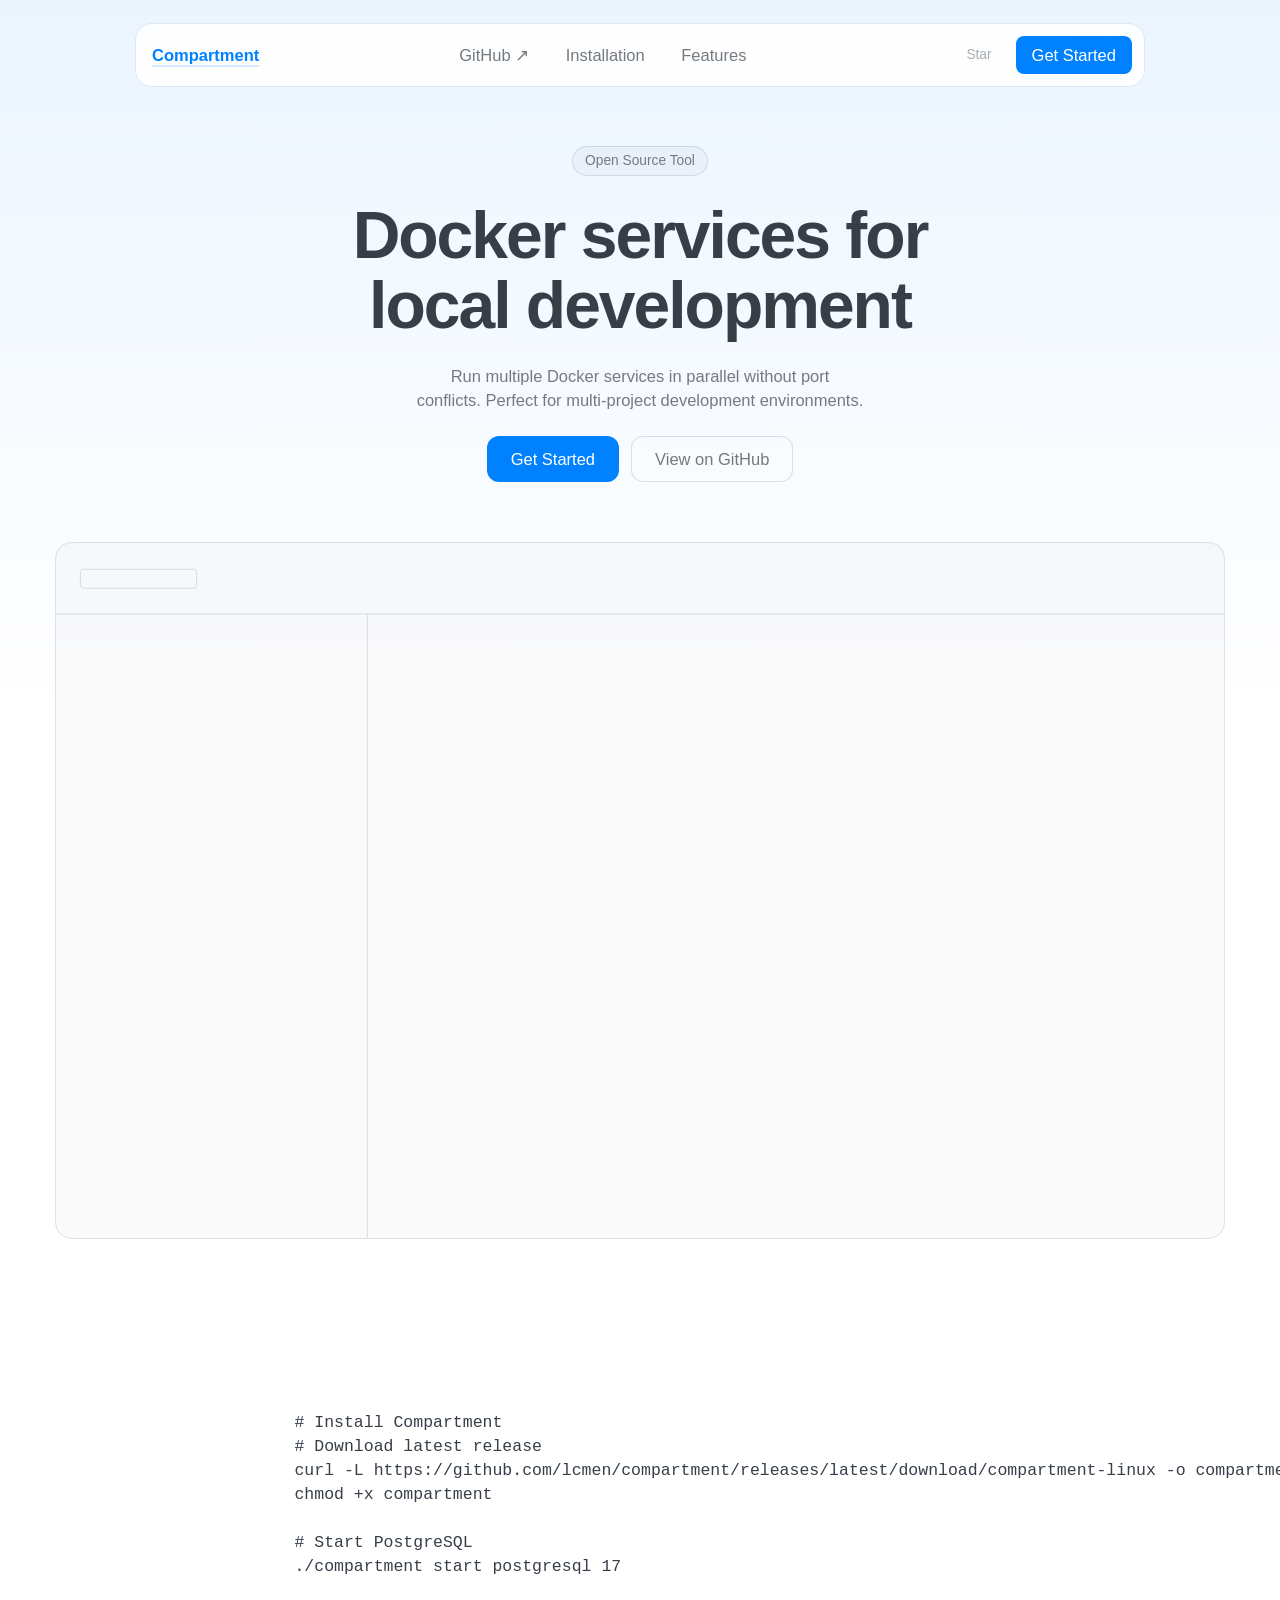
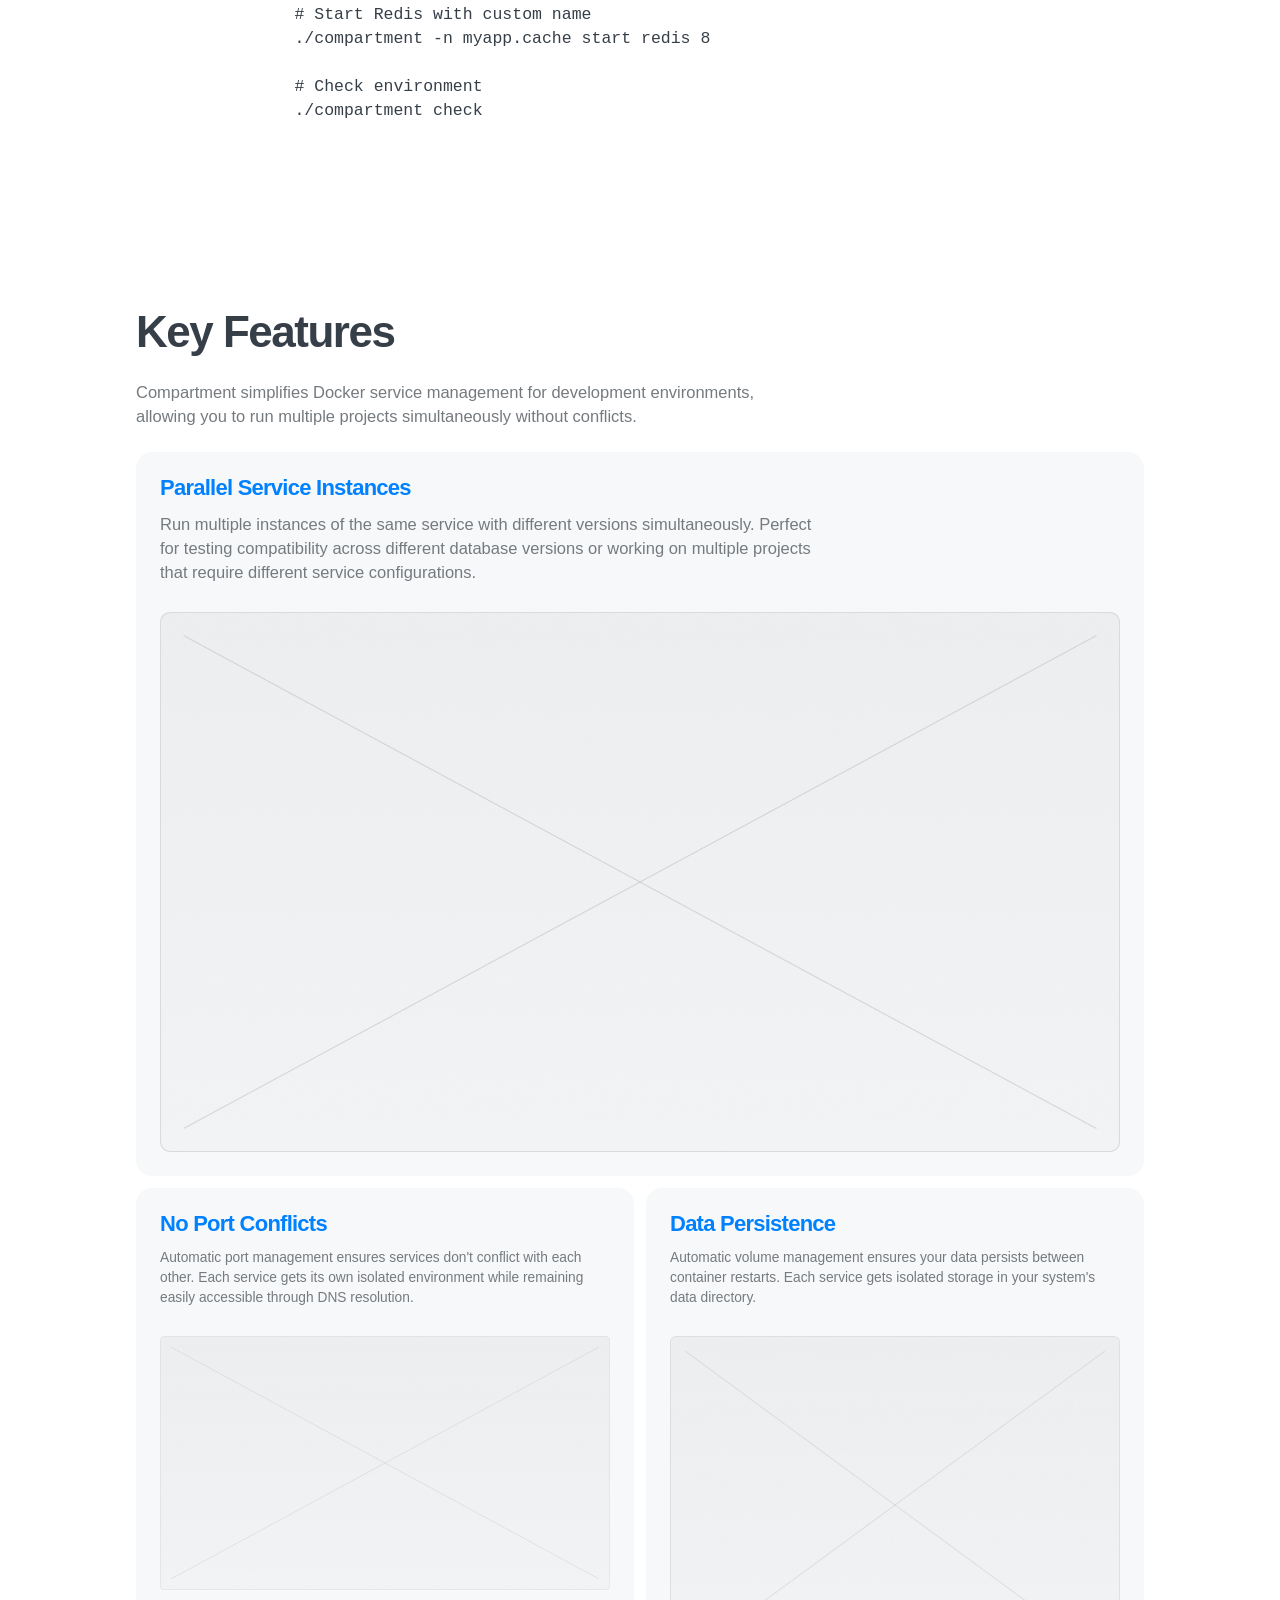
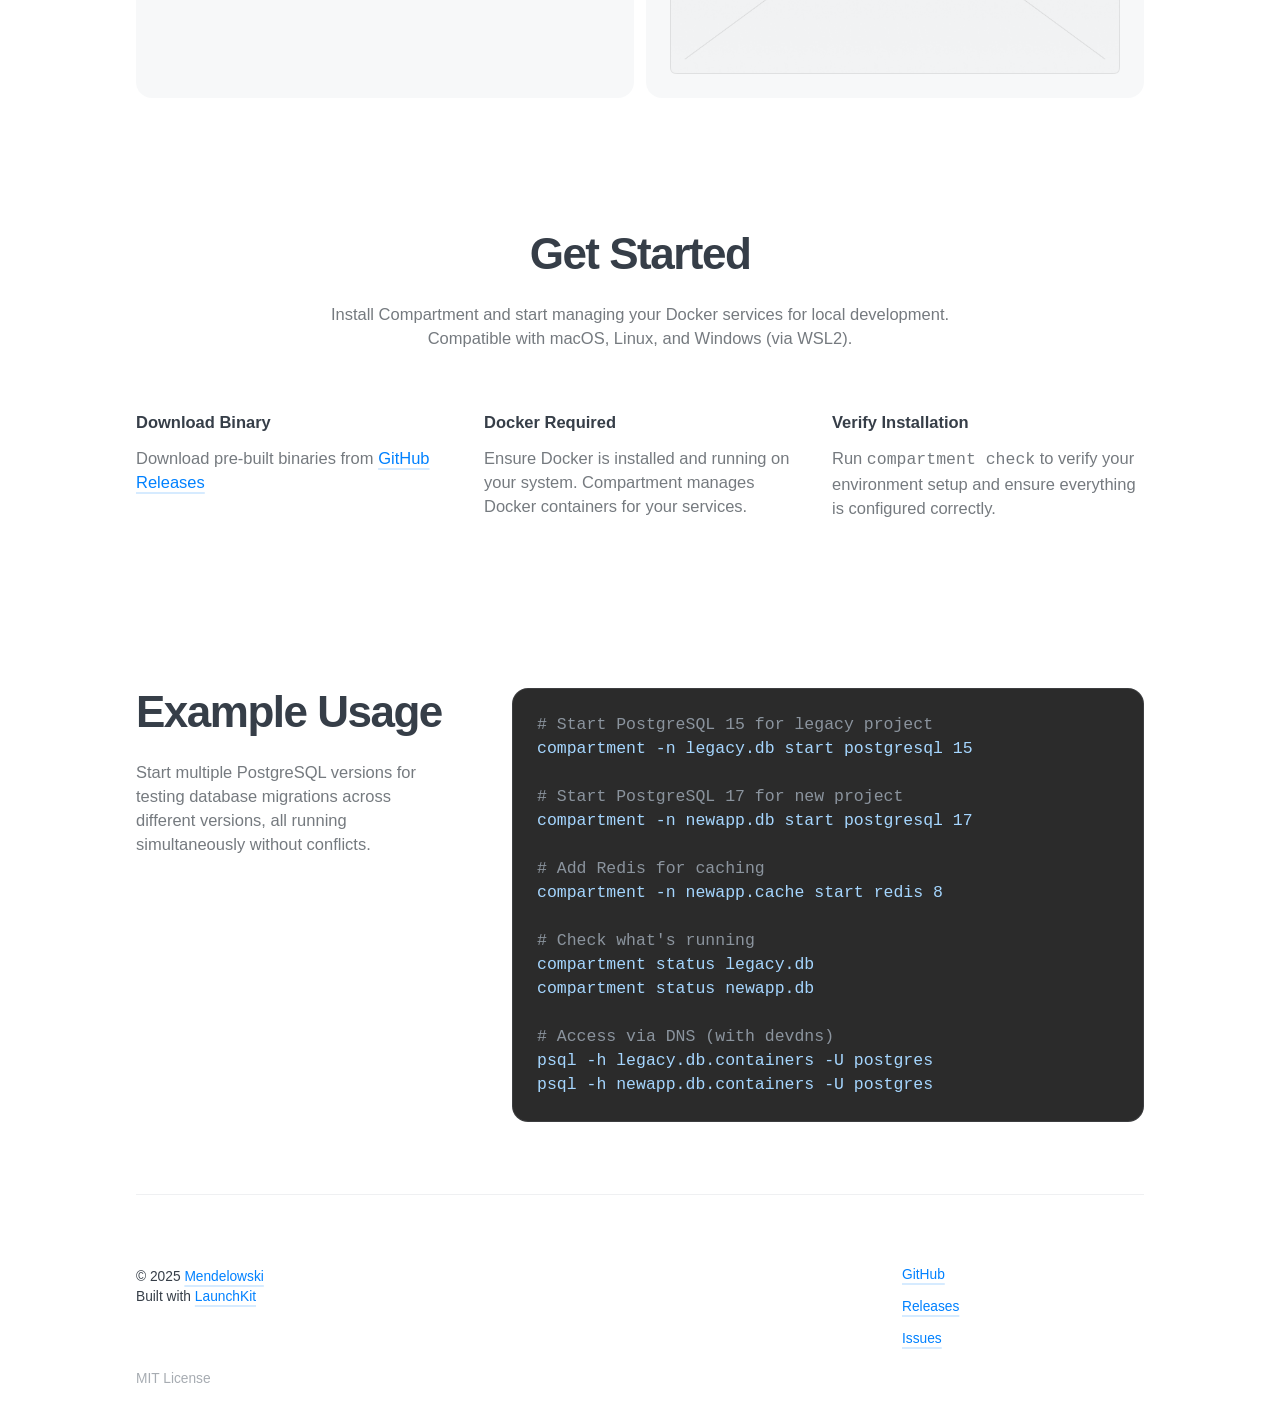
==== docs/index.html @ 7c659cf2 "Add basic website" ====
<!DOCTYPE html>
<!-- Try theme-dark -->
<html lang="en" class="theme-light">
  <head>
    <meta charset="utf-8" />
    <title>Compartment — Docker services for local development</title>
    <meta content="Your assistant for spinning up Docker services for local development without port conflicts" name="description" />
    <meta content="width=device-width, initial-scale=1" name="viewport" />

    <!-- Open Graph -->
    <meta property="og:type" content="website" />
    <meta property="og:site_name" content="Compartment" />
    <meta property="og:locale" content="en_US" />
    <meta property="og:title" content="Compartment" />
    <meta property="og:description" content="Your assistant for spinning up Docker services for local development without port conflicts" />
    <meta property="og:url" content="https://lcmen.github.io/compartment" />
    <meta property="og:image" content="https://lcmen.github.io/compartment/social-image.png" />
    <meta property="og:image:width" content="1200" />
    <meta property="og:image:height" content="630" />
    <meta name="twitter:card" content="summary_large_image" />
    <meta name="twitter:title" content="Compartment" />
    <meta name="twitter:description" content="Your assistant for spinning up Docker services for local development without port conflicts" />
    <meta name="twitter:image" content="https://lcmen.github.io/compartment/social-image.png" />
    <meta name="twitter:url" content="https://lcmen.github.io/compartment" />

    <!-- Favicon and icons -->
    <link rel="icon" href="images/favicon/favicon.ico" sizes="32x32" />
    <link rel="icon" href="images/favicon/icon.svg" type="image/svg+xml" />
    <link rel="apple-touch-icon" href="images/favicon/apple-touch-icon.png" />

    <link href="vendor/font-awesome-6.7.2/css/all.min.css" rel="stylesheet" />
    <link href="css/index.css" rel="stylesheet" type="text/css" />
    <link href="css/tablet.css" rel="stylesheet" type="text/css" />
    <link href="css/mobile.css" rel="stylesheet" type="text/css" />
    <script src="js/main.js" type="text/javascript" defer></script>
  </head>
  <body>
    <div class="background-gradient"></div>
    <div class="page-container">
      <header class="nav-container">
        <a href="index.html" class="nav-brand"><strong>Compartment</strong></a>
        <nav role="navigation" class="nav-menu" data-navigation>
          <a href="https://github.com/lcmen/compartment" class="nav-link">GitHub ↗</a>
          <a href="#installation" class="nav-link">Installation</a>
          <a href="#features" class="nav-link">Features</a>
          <div class="button-group stacked margin-top-l mobile-only">
            <a href="#installation" class="button primary">Get Started</a>
          </div>
        </nav>
        <div class="button-group">
          <a href="https://github.com/lcmen/compartment" class="button ghost compact hide-on-mobile">
            <div class="fa-brands fa-github icon l"></div>
            <div class="paragraph s tertiary">Star</div>
          </a>
          <a href="#installation" class="button primary compact">Get Started</a>
          <button class="button ghost compact nav-hamburger" data-mobile-toggle>
            <span class="fa-solid fa-bars icon m"></span>
          </button>
        </div>
      </header>
      <main>
        <section>
          <div class="heading hero centered">
            <a href="https://github.com/lcmen/compartment/releases" class="eyebrow">Open Source Tool</a>
            <h1 class="balanced">
              Docker services for local development
            </h1>
            <p class="paragraph m secondary balanced">
              Run multiple Docker services in parallel without port conflicts. Perfect for multi-project development environments.
            </p>
            <div class="button-group margin-paragraph centered">
              <a href="#installation" class="button primary">Get Started</a>
              <a href="https://github.com/lcmen/compartment" class="button tertiary">View on GitHub</a>
            </div>
          </div>
          <div class="image-wide">
            <img src="images/placeholder-main-ui.png" width="100%" style="aspect-ratio: 2356 / 1404" alt="Main screenshot of the product" />
          </div>
        </section>
        <section>
          <div class="code-block">
            <pre>
              <code>
                # Install Compartment
                # Download latest release
                curl -L https://github.com/lcmen/compartment/releases/latest/download/compartment-linux -o compartment
                chmod +x compartment

                # Start PostgreSQL
                ./compartment start postgresql 17

                # Start Redis with custom name
                ./compartment -n myapp.cache start redis 8

                # Check environment
                ./compartment check
              </code>
            </pre>
          </div>
        </section>
        <section>
          <div class="heading" id="features">
            <h2 class="no-top-margin">Key Features</h2>
            <p class="paragraph m secondary">
              Compartment simplifies Docker service management for development environments,
              allowing you to run multiple projects simultaneously without conflicts.
            </p>
          </div>
          <div class="grid">
            <div class="feature-card">
              <div class="feature-heading">
                <h3 class="color-accent no-top-margin">
                  Parallel Service Instances
                </h3>
                <p class="paragraph m secondary">
                  Run multiple instances of the same service with different versions simultaneously.
                  Perfect for testing compatibility across different database versions or
                  working on multiple projects that require different service configurations.
                </p>
              </div>
              <img src="images/placeholder-feature-16-9.png" loading="lazy" width="100%"
                alt="Screenshot of a feature 16 by 9" />
            </div>
          </div>
          <div class="grid columns-2">
            <div class="feature-card">
              <div class="feature-heading">
                <h3 class="color-accent no-top-margin">
                  No Port Conflicts
                </h3>
                <p class="paragraph s secondary">
                  Automatic port management ensures services don't conflict with each other.
                  Each service gets its own isolated environment while remaining easily accessible
                  through DNS resolution.
                </p>
              </div>
              <img src="images/placeholder-feature-16-9.png" loading="lazy" width="100%"
                alt="Screenshot of a feature 16 by 9" />
            </div>
            <div class="feature-card">
              <div class="feature-heading">
                <h3 class="color-accent no-top-margin">
                  Data Persistence
                </h3>
                <p class="paragraph s secondary">
                  Automatic volume management ensures your data persists between container restarts.
                  Each service gets isolated storage in your system's data directory.
                </p>
              </div>
              <img src="images/placeholder-feature-4-3.png" loading="lazy" width="100%"
                alt="Screenshot of a feature 4 by 3" />
            </div>
          </div>
        </section>
        <section>
          <div class="heading centered" id="installation">
            <h2 class="no-top-margin">Get Started</h2>
            <p class="paragraph m secondary">
              Install Compartment and start managing your Docker services for local development.
              Compatible with macOS, Linux, and Windows (via WSL2).
            </p>
          </div>
          <div class="cards-with-icons-container">
            <div class="card-with-icon horizontal">
              <div class="fa-solid fa-download icon xl color-accent"></div>
              <div class="feature-heading">
                <p class="paragraph m bold">Download Binary</p>
                <p class="paragraph m secondary">
                  Download pre-built binaries from <a href="https://github.com/lcmen/compartment/releases" target="_blank">GitHub Releases</a><br>
                </p>
              </div>
            </div>
            <div class="card-with-icon horizontal">
              <div class="fa-brands fa-docker icon xl color-accent"></div>
              <div class="feature-heading">
                <p class="paragraph m bold">Docker Required</p>
                <p class="paragraph m secondary">
                  Ensure Docker is installed and running on your system.
                  Compartment manages Docker containers for your services.
                </p>
              </div>
            </div>
            <div class="card-with-icon horizontal">
              <div class="fa-solid fa-check icon xl color-accent"></div>
              <div class="feature-heading">
                <p class="paragraph m bold">
                  Verify Installation
                </p>
                <p class="paragraph m secondary">
                  Run <code>compartment check</code> to verify your environment setup
                  and ensure everything is configured correctly.
                </p>
              </div>
            </div>
          </div>
        </section>
        <section>
          <div class="grid columns-1/2-1 gap-xl">
            <div class="heading">
              <h2 class="no-top-margin">Example Usage</h2>
              <p class="paragraph m secondary">
                Start multiple PostgreSQL versions for testing database migrations
                across different versions, all running simultaneously without conflicts.
              </p>
            </div>
            <div class="card-code-block dark">
              <pre class="shiki github-dark-default" style="margin: 0px; color: #e6edf3" tabindex="0"><code><span style="color:#8B949E"># Start PostgreSQL 15 for legacy project</span>
<span style="color:#A5D6FF">compartment -n legacy.db start postgresql 15</span>

<span style="color:#8B949E"># Start PostgreSQL 17 for new project</span>
<span style="color:#A5D6FF">compartment -n newapp.db start postgresql 17</span>

<span style="color:#8B949E"># Add Redis for caching</span>
<span style="color:#A5D6FF">compartment -n newapp.cache start redis 8</span>

<span style="color:#8B949E"># Check what's running</span>
<span style="color:#A5D6FF">compartment status legacy.db</span>
<span style="color:#A5D6FF">compartment status newapp.db</span>

<span style="color:#8B949E"># Access via DNS (with devdns)</span>
<span style="color:#A5D6FF">psql -h legacy.db.containers -U postgres</span>
<span style="color:#A5D6FF">psql -h newapp.db.containers -U postgres</span></code></pre>
            </div>
          </div>
        </section>
      </main>
      <footer class="footer">
        <div class="footer-menu">
          <div>
            <p class="paragraph s">
              © 2025 <a href="https://www.mendelowski.com" ref="noopener" target="_blank">Mendelowski</a>
              <br />
              Built with
              <a href="https://launchkit.evilmartians.io" ref="noopener" target="_blank">LaunchKit</a>
            </p>
          </div>
          <div>
            <div class="link-list">
              <a href="https://github.com/lcmen/compartment" class="icon-link ui s" target="_blank">
                <div class="fa-brands fa-github icon m color-accent"></div>
                <div class="pseudo-link">GitHub</div>
              </a>
              <a href="https://github.com/lcmen/compartment/releases" class="icon-link ui s" target="_blank">
                <div class="fa-solid fa-tag icon m color-accent"></div>
                <div class="pseudo-link">Releases</div>
              </a>
              <a href="https://github.com/lcmen/compartment/issues" class="icon-link ui s" target="_blank">
                <div class="fa-solid fa-bug icon m color-accent"></div>
                <div class="pseudo-link">Issues</div>
              </a>
            </div>
          </div>
        </div>
        <div class="link-list-horizontal">
          <a href="https://github.com/lcmen/compartment/blob/main/LICENSE" class="ui s tertiary">MIT License</a>
        </div>
      </footer>
    </div>
  </body>
</html>
---- docs/css/index.css ----
@font-face {
  font-family: Inter Variable;
  src: url("../fonts/InterVariable.woff2") format("woff2");
  font-weight: 100 900;
  font-style: normal;
  font-display: swap;
}

@font-face {
  font-family: Inter Variable;
  src: url("../fonts/InterVariable-Italic.woff2") format("woff2");
  font-weight: 100 900;
  font-style: italic;
  font-display: swap;
}

@font-face {
  font-family: JetBrains Mono;
  src: url("../fonts/JetBrainsMono-VariableFont_wght.ttf") format("woff2");
  font-weight: 100 900;
  font-style: normal;
  font-display: swap;
}

:root {
  /* Fonts */
  --font-text: "Inter Variable", Arial, sans-serif;
  --font-mono: "JetBrains Mono", "Courier New", Courier, monospace;

  /* Font sizes */
  --font-size-s: 13.75px;
  --font-size-m: 16.5px;
  --font-size-l: 22px;
  --font-size-xl: 44px;
  --font-size-xxl: 66px;

  /* Paragraph */
  --line-height-paragraph-s: 20px;
  --line-height-paragraph-m: 24px;
  --line-height-paragraph-l: 28px;
  --letter-spacing-paragraph-l: -0.4px;
  --line-height-paragraph-xl: 52px;
  --letter-spacing-paragraph-xl: -1px;
  --line-height-ui-s: 16px;
  --line-height-ui-m: 22px;

  /* Headers */
  --line-height-h1: 70px;
  --letter-spacing-h1: -2px;
  --line-height-h2: 48px;
  --letter-spacing-h2: -1.5px;
  --line-height-h3: 24px;
  --letter-spacing-h3: -0.75px;
  --line-height-h4: 18px;

  /* Spacing */
  --space-default: 12px;
  --space-button-s-vertical: 8px;
  --space-button-s-horizontal: 16px;
  --space-button-m-vertical: 12px;
  --space-button-m-horizontal: 24px;
  --space-section: 60px;
  --space-card-m: 24px;

  --header-font-weight: 600;
  --ui-button-font-weight: 500;

  /* Border radii */
  --radius-xs: 4px;
  --radius-s: 8px;
  --radius-m: 12px;
  --radius-l: 16px;

  /* Colors */
  --color-background: white;
  --color-surface: #99a3ae14;
  --color-text-primary: #363e48;
  --color-text-secondary: #757a7f;
  --color-text-tertiary: #a7acb2;
  --color-accent: #0081ff;
  --color-accent-b: #0081ff29;
  --color-on-accent: white;
  --color-button-primary-bg-hover: #0088f0d9;
  --color-button-secondary-bg-hover: #0088f033;
  --color-border-level-2: #99a3ae29;
  --color-border-level-3: #99a3ae52;
  --color-background-blur: #ffffffe6;
  --color-gradient-bg-start: #0081ff14;
  --color-gradient-bg-end: #0081ff00;
  --color-gradient-promo-start: #800069;
  --color-gradient-promo-end: #005196;
}

.theme-light {
  --color-background: white;
  --color-surface: #99a3ae14;
  --color-text-primary: #363e48;
  --color-text-secondary: #757a7f;
  --color-text-tertiary: #a7acb2;
  --color-accent: #0081ff;
  --color-accent-b: #0081ff29;
  --color-on-accent: white;
  --color-button-primary-bg-hover: #0088f0d9;
  --color-button-secondary-bg-hover: #0088f033;
  --color-border-level-2: #99a3ae29;
  --color-border-level-3: #99a3ae52;
  --color-background-blur: #ffffffe6;
  --color-gradient-bg-start: #0081ff14;
  --color-gradient-bg-end: #0081ff00;
  --color-gradient-promo-start: #ffd2f7;
  --color-gradient-promo-end: #b9dfff;
}

.theme-dark {
  color-scheme: dark;

  --color-background: #1f1f20;
  --color-surface: #9aa3af14;
  --color-text-primary: #e5f0fc;
  --color-text-secondary: #c2c7cd;
  --color-text-tertiary: #94999f;
  --color-accent: #0081ff;
  --color-accent-b: #0081ff29;
  --color-on-accent: white;
  --color-button-primary-bg-hover: #0088f0d9;
  --color-button-secondary-bg-hover: #0088f04d;
  --color-border-level-2: #9aa3af29;
  --color-border-level-3: #9aa3af52;
  --color-background-blur: #1f1f20e6;
  --color-gradient-bg-start: #0081ff1f;
  --color-gradient-bg-end: #0081ff00;
  --color-gradient-promo-start: #800069;
  --color-gradient-promo-end: #005196;
}

.page-container {
  max-width: 1008px;
  min-height: 100vh;
  margin: 0 auto;
  display: flex;
  flex-direction: column;
}

* {
  box-sizing: border-box;
}

html,
body {
  margin: 0;
}

body {
  background-color: var(--color-background);
  font-family: var(--font-text);
  color: var(--color-text-primary);
  font-size: var(--font-size-m);
  line-height: var(--line-height-paragraph-m);
}

/* Headers */

h1,
h2,
h3,
h4 {
  font-weight: var(--header-font-weight);
  margin: var(--space-default) 0;
}

h1 {
  font-size: var(--font-size-xxl);
  line-height: var(--line-height-h1);
  letter-spacing: var(--letter-spacing-h1);
}

h2 {
  font-size: var(--font-size-xl);
  line-height: var(--line-height-h2);
  letter-spacing: var(--letter-spacing-h2);
}

h3 {
  font-size: var(--font-size-l);
  line-height: var(--line-height-h3);
  letter-spacing: var(--letter-spacing-h3);
}

h4 {
  font-size: var(--font-size-m);
  line-height: var(--line-height-h4);
  letter-spacing: var(--letter-spacing-h4);
}

p {
  margin: var(--space-default) 0;
}

a {
  color: var(--color-accent);
  text-underline-offset: 0px;
  text-decoration: underline;
  text-decoration-color: var(--color-accent-b);
  text-decoration-skip-ink: none;
  text-underline-position: under;
  text-decoration-thickness: 2px;

  &.tertiary {
    color: var(--color-text-tertiary);
    text-decoration: none;

    &:hover {
      color: var(--color-text-secondary);
    }
  }
}

a:hover {
  color: var(--color-button-primary-bg-hover);
}

ul,
ol {
  margin: 16px 0;
  padding-left: 40px;
}

li {
  margin: 8px 0;
}

img {
  vertical-align: middle;
  max-width: 100%;
  display: inline-block;
}

section {
  padding: var(--space-section) 0;
}

.eyebrow {
  display: inline-flex;
  margin-bottom: var(--space-default);
  border: 1px solid var(--color-border-level-3);
  border-radius: var(--radius-l);
  background-color: var(--color-surface);
  color: var(--color-text-secondary);
  font-size: var(--font-size-s);
  text-align: center;
  object-fit: fill;
  flex-flow: row;
  justify-content: center;
  align-items: center;
  margin-right: auto;
  margin-left: auto;
  padding: 2px 12px;
  text-decoration: none;

  &:hover {
    color: var(--color-text-primary);
  }
}

.heading {
  margin-bottom: var(--space-default);
  flex-direction: column;
  max-width: 672px;
  display: flex;

  &.hero {
    padding-bottom: 36px;
  }

  &.centered {
    text-align: center;
    margin-right: auto;
    margin-left: auto;
  }
}

.no-top-margin {
  margin-top: 0;
}

.balanced {
  text-wrap: balance;
}

.content {
  padding: var(--space-section) 0;
  max-width: 720px;
}

/* Text */

/* Style used for content */

.paragraph {
  &.s {
    font-size: var(--font-size-s);
    line-height: var(--line-height-paragraph-s);
  }

  &.m {
    font-size: var(--font-size-m);
    line-height: var(--line-height-paragraph-m);
  }

  &.l {
    font-size: var(--font-size-l);
    line-height: var(--line-height-paragraph-l);
    letter-spacing: var(--letter-spacing-paragraph-l);
  }

  &.xl {
    font-size: var(--font-size-xl);
    line-height: var(--line-height-paragraph-xl);
    letter-spacing: var(--letter-spacing-paragraph-xl);
  }

  &.bold {
    font-weight: 600;
  }
}

/* Styles for UI elements */

.ui {
  &.s {
    font-size: var(--font-size-s);
    line-height: var(--line-height-ui-s) !important;
  }

  &.m {
    font-size: var(--font-size-m);
    line-height: var(--line-height-ui-m) !important;
  }

  &.pseudo-link,
  .pseudo-link {
    text-decoration: underline;
    text-decoration-color: var(--color-accent-b);
    text-decoration-thickness: 2px;
  }
}

/* Buttons */

.button {
  display: flex;
  gap: 8px;
  cursor: pointer;
  border: none;
  text-decoration: none;
  background: transparent;
  padding: var(--space-button-m-vertical) var(--space-button-m-horizontal);
  font-size: var(--font-size-m);
  line-height: var(--line-height-ui-m);
  font-weight: var(--ui-button-font-weight);
  text-align: center;
  border-radius: var(--radius-m);
  justify-content: center;
  align-items: center;

  &.primary {
    background-color: var(--color-accent);
    color: var(--color-on-accent);

    &:hover {
      background-color: var(--color-button-primary-bg-hover);
      color: var(--color-on-accent);
    }
  }

  &.secondary {
    background-color: var(--color-accent-b);
    color: var(--color-accent);

    &:hover {
      background-color: var(--color-button-secondary-bg-hover);
    }
  }

  &.tertiary {
    box-shadow: inset 0 0 0 1px var(--color-border-level-3);
    color: var(--color-text-secondary);

    &:hover {
      background-color: var(--color-surface);
      color: var(--color-text-primary);
    }
  }

  &.ghost {
    background: transparent;
    padding: var(--space-button-m-vertical) var(--space-button-m-horizontal);
    color: var(--color-text-primary);

    &:hover {
      background-color: var(--color-border-level-2);
      color: var(--color-on-accent);
    }

    &.active {
      background-color: var(--color-border-level-3);
    }

    &.compact {
      padding: var(--space-button-s-vertical) 12px;
    }
  }

  &.compact {
    padding: var(--space-button-s-vertical) var(--space-button-s-horizontal);
    border-radius: var(--radius-s);
  }
}

/* Button groups */

.button-group {
  display: flex;
  gap: 12px;
  flex-wrap: wrap;
  align-items: center;

  &.margin-paragraph {
    margin: var(--space-default) 0;
  }

  &.centered {
    justify-content: center;
    align-items: center;
  }

  &.stacked {
    flex-direction: column;
    align-items: justify;

    & .button {
      width: 100%;
    }
  }
}

/* Links */

.icon-link {
  gap: 6px;
  color: var(--color-accent);
  align-items: center;
  text-decoration: none;
  display: flex;

  &:hover {
    color: var(--color-button-primary-bg-hover);
  }
}

.link-list {
  display: flex;
  flex-direction: column;
  align-items: flex-start;
  gap: 16px;
  padding-top: 12px;
}

.link-list-horizontal {
  display: flex;
  gap: var(--space-button-m-horizontal);
}

/* Icons */

.icon {
  display: flex !important;
  align-items: center;
  line-height: inherit !important;
  color: var(--color-text-tertiary);

  &.s {
    font-size: var(--font-size-s);
  }

  &.m {
    font-size: var(--font-size-m);
  }

  &.l {
    font-size: var(--font-size-l);
  }

  &.xl {
    font-size: var(--font-size-xl);
    line-height: var(--line-height-paragraph-xl) !important;
  }
}

/* Navigation */

.nav-container {
  position: sticky;
  margin-top: 24px;
  inset: 24px 0% auto;
  display: flex;
  justify-content: space-between;
  background-color: var(--color-background-blur);
  box-shadow: 0 0 0 1px var(--color-border-level-2);
  -webkit-backdrop-filter: blur(40px);
  backdrop-filter: blur(40px);
  border-radius: var(--radius-l);
  max-width: 1008px;
  padding: 12px 12px 12px 16px;
  z-index: 1000;
}

.nav-brand {
  display: flex;
  align-items: center;
  justify-content: center;
}

.nav-link {
  color: var(--color-text-secondary);
  font-size: var(--font-size-m);
  line-height: var(--line-height-ui-m);
  font-weight: var(--ui-button-font-weight);
  border-radius: var(--radius-s);
  padding: 8px 16px;
  display: inline-block;
  text-decoration: none;

  &:hover {
    color: var(--color-text-primary);
  }

  &:active {
    color: var(--color-text-tertiary);
  }
}

.background-gradient {
  position: absolute;
  background-image: linear-gradient(
    180deg,
    var(--color-gradient-bg-start),
    var(--color-gradient-bg-end)
  );
  width: 100%;
  height: 80vh;
  z-index: -10;
}

.promo-cta {
  background-image: linear-gradient(
    135deg,
    var(--color-gradient-promo-start),
    var(--color-gradient-promo-end)
  );
  border-radius: 16px;
  margin-bottom: var(--space-section);
}

.image-wide {
  margin: var(--space-default) 0;
  width: 116%;
  max-width: none;
  margin-left: -8%;
}

.mobile-only,
.nav-hamburger {
  display: none;
}

.clients-container {
  display: flex;
  gap: 36px;
  flex-wrap: wrap;
  place-content: stretch center;
  align-items: center;
  padding: 24px 0;
}

.text-centered {
  text-align: center;
}

.feature-card {
  padding: var(--space-card-m);
  background-color: var(--color-surface);
  border-radius: var(--radius-l);
  display: flex;
  gap: 16px;
  flex-direction: column;
  align-items: flex-start;
}

.feature-heading {
  max-width: 672px;
}

/* Grid */

.grid {
  display: grid;
  margin: var(--space-default) 0;
  gap: 12px;
  grid-template-rows: auto;
  grid-auto-columns: 1fr;

  &.gap-l {
    gap: 24px;
  }

  &.gap-xl {
    gap: 60px;
  }
}

.columns-2 {
  grid-template-columns: repeat(2, minmax(0, 1fr));
}

.columns-3 {
  grid-template-columns: repeat(3, minmax(0, 1fr));
}

.columns-1\/2-1 {
  grid-template-columns: minmax(0, 0.5fr) minmax(0, 1fr);
}

.card-with-icon {
  display: flex;
  flex-direction: column;
  align-items: flex-start;
}

.cards-with-icons-container {
  margin-top: var(--space-default) 0;
  gap: 36px;
  grid-template-rows: auto;
  grid-template-columns: 1fr 1fr 1fr;
  grid-auto-columns: 1fr;
  padding: 24px 0;
  display: grid;
}

.card-code-block {
  padding: var(--space-card-m);
  border: 1px solid var(--color-border-level-2);
  border-radius: var(--radius-l);
  overflow: auto;

  &.dark {
    background-color: #2b2b2b;
  }
}

/* Accordion */

.accordion-container {
  border-top: 1px solid var(--color-border-level-2);
  flex-flow: column;
  display: flex;
}

.accordion-item {
  border-bottom: 1px solid var(--color-border-level-2);
  width: 100%;
  overflow: hidden;
}

.accordion-toggle {
  padding: var(--space-card-m);
  align-items: center;
  display: flex;
  cursor: pointer;
}

.accordion-toggle:hover {
  color: var(--color-text-secondary);
}

.accordion-chevron {
  margin-left: auto;
  color: var(--color-text-tertiary);
}

[open] .accordion-chevron {
  transform: rotate(180deg);
}

.accordion-content {
  padding-right: 48px;
  padding-bottom: var(--space-button-m-vertical);
  padding-left: var(--space-card-m);
  background-color: #0000;
  display: block;
}

/* Footer */

.footer {
  border-top: 1px solid var(--color-border-level-2);
  margin-top: auto;
  padding-top: 60px;
  padding-bottom: 24px;
}

.footer-menu {
  gap: 16px;
  grid-template-rows: auto;
  grid-template-columns: 3fr 1fr;
  grid-auto-columns: 1fr;
  margin-bottom: 24px;
  display: grid;
}

.full-width {
  width: 100%;
}

.margin-top-l {
  margin-top: 24px;
}

.margin-top-xl {
  margin-top: 48px;
}

.secondary {
  color: var(--color-text-secondary);
}

.tertiary {
  color: var(--color-text-tertiary);
}

.color-accent {
  color: var(--color-accent);
}

.inline-code {
  font-family: var(--font-mono);
  font-size: var(--font-size-s);
  line-height: inherit;
  background-color: var(--color-surface);
  padding: 2px 4px;
  border-radius: var(--radius-xs);
  color: var(--color-text-secondary);
}
---- docs/css/tablet.css ----
@media screen and (max-width: 1199px) {
  .image-wide {
    width: 100%;
    margin-left: 0;
  }
}

@media screen and (max-width: 1056px) {
  .page-container {
    max-width: 728px;
    padding: 0 24px;
  }

  .heading.hero {
    max-width: 100%;
  }

  .button-group {
    flex-shrink: 0;
  }

  .content {
    margin: 0 16px;
  }

  .nav-link {
    padding: 16px;
    display: inline-flex;
  }

  .nav-menu {
    position: absolute;
    top: calc(100% + 6px);
    text-align: center;
    left: 0;
    right: 0;
    background-color: var(--color-background);
    box-shadow: 0 0 0 1px var(--color-border-level-2);
    border-radius: var(--radius-l);
    margin-top: 4px;
    padding: 12px 24px;
    display: none;

    &.open {
      display: block;
    }
  }

  .grid {
    &.gap-l {
      gap: 16px;
    }

    &.gap-xl {
      gap: 24px;
    }
  }

  .nav-hamburger {
    display: flex;
  }
}
---- docs/css/mobile.css ----
@media screen and (max-width: 767px) {
  body {
    /* Font sizes */
    --font-size-l: 19.25px;
    --font-size-xl: 33px;
    --font-size-xxl: 44px;

    /* Font metrics */
    --line-height-paragraph-l: 24px;
    --letter-spacing-paragraph-l: -0.2px;
    --line-height-paragraph-xl: 40px;
    --letter-spacing-paragraph-xl: -0.5px;

    /* Headers */
    --line-height-h1: 48px;
    --letter-spacing-h1: -1.5px;
    --line-height-h2: 36px;
    --letter-spacing-h2: -1px;
    --line-height-h3: 22px;
    --letter-spacing-h3: -0.75px;

    /* Sizing */
    --space-section: 24px;
    --space-button-m-vertical: 8px;
    --space-card-m: 12px;

    --radius-m: 8px;
    --radius-l: 12px;
  }

  .page-container {
    max-width: none;
    padding: 0 16px;
  }

  .navbar {
    margin-top: 12px;
    top: 12px;
  }

  .nav-container {
    padding: 8px 8px 8px 12px;
    top: 12px;
    margin-top: 12px;
  }

  .footer {
    margin: 24px 0;
  }

  .button-group {
    gap: 8px;
  }

  .columns-2,
  .columns-3,
  .columns-1\/2-1,
  .cards-with-icons-container {
    grid-template-columns: 1fr;
  }

  .card-with-icon {
    display: flex;
    flex-direction: row;
    align-items: flex-start;
    gap: 24px;

    & .icon {
      margin-top: 24px;
    }
  }
}

@media screen and (max-width: 479px) {
  .page-container {
    padding: 0 16px;
  }

  .hide-on-mobile {
    display: none;
  }

  .nav-link {
    display: flex;
  }

  .nav-menu {
    padding: 12px;
  }

  .clients-container {
    gap: 24px;
    padding: 12px 0;
  }

  .accordion-toggle {
    justify-content: flex-start;
    align-items: center;
  }

  .footer-menu {
    grid-template-columns: 2fr;
  }

  .mobile-only {
    display: flex;
  }
}
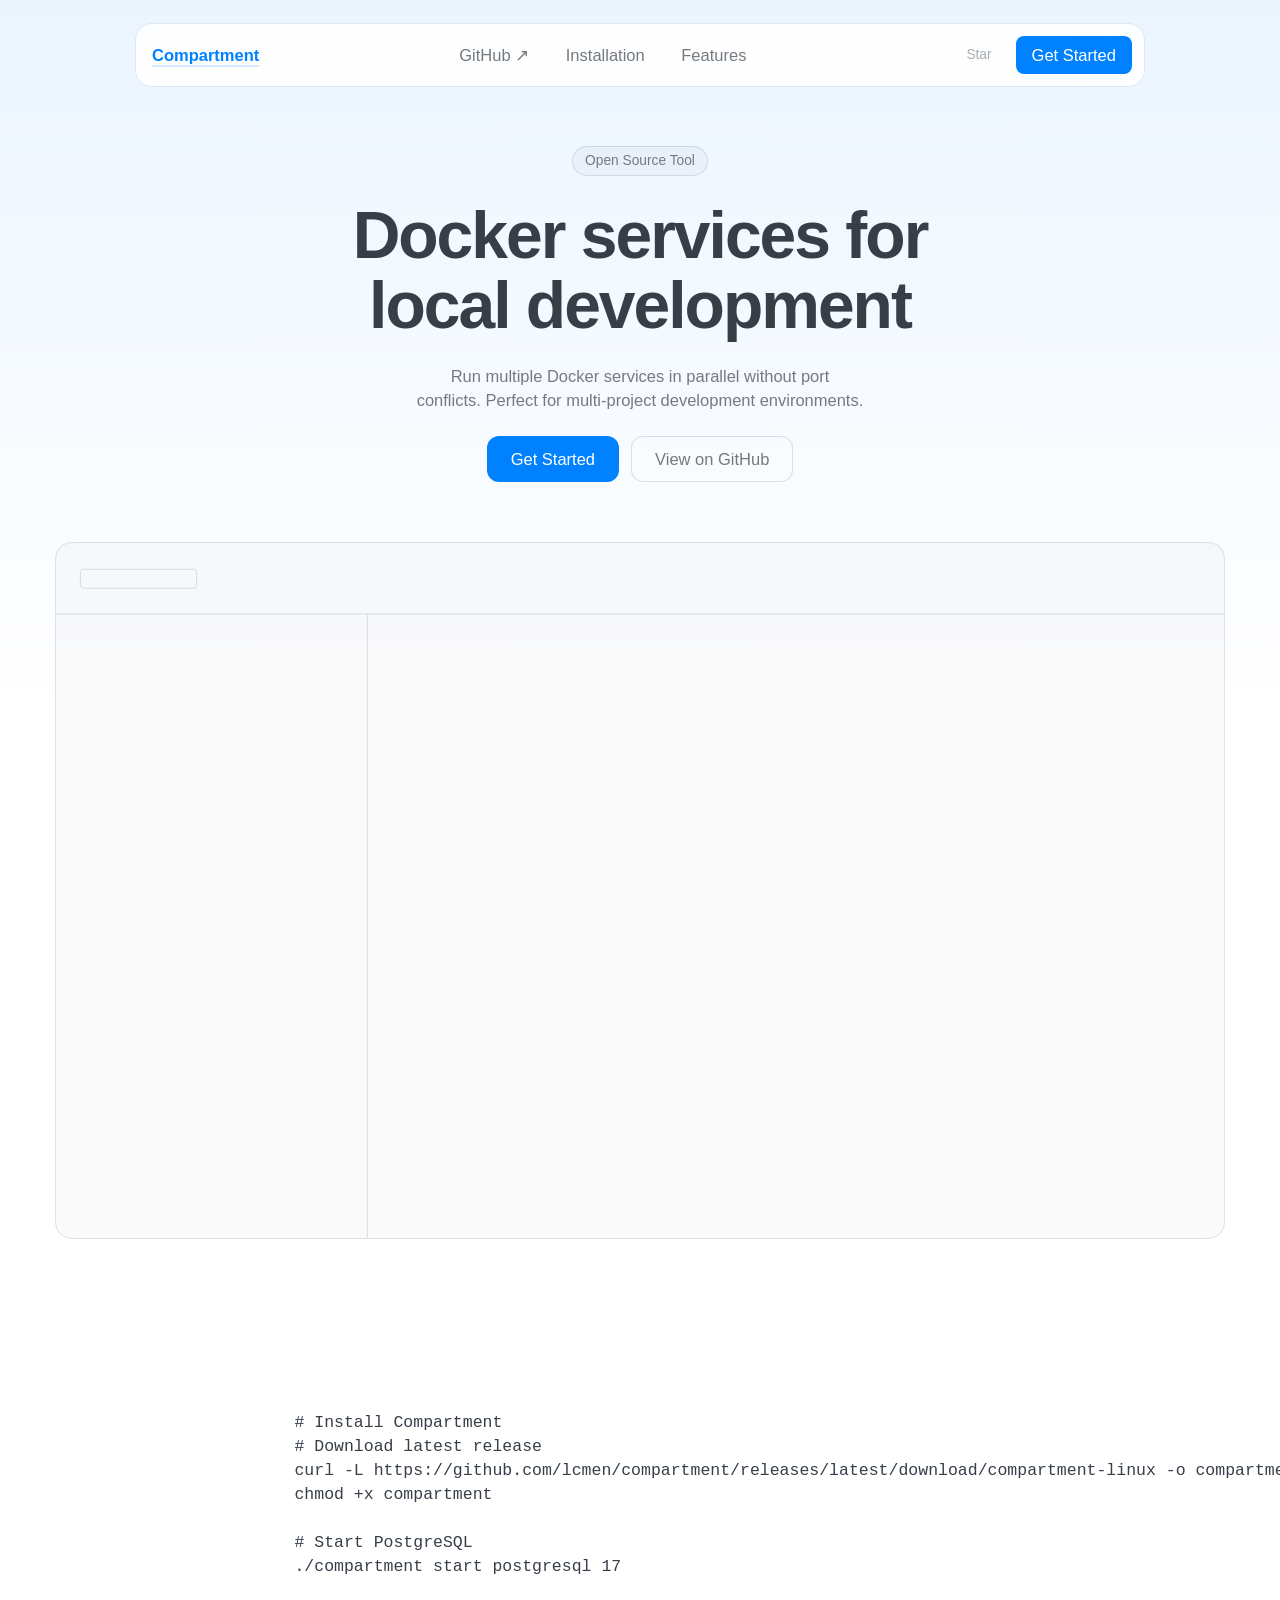
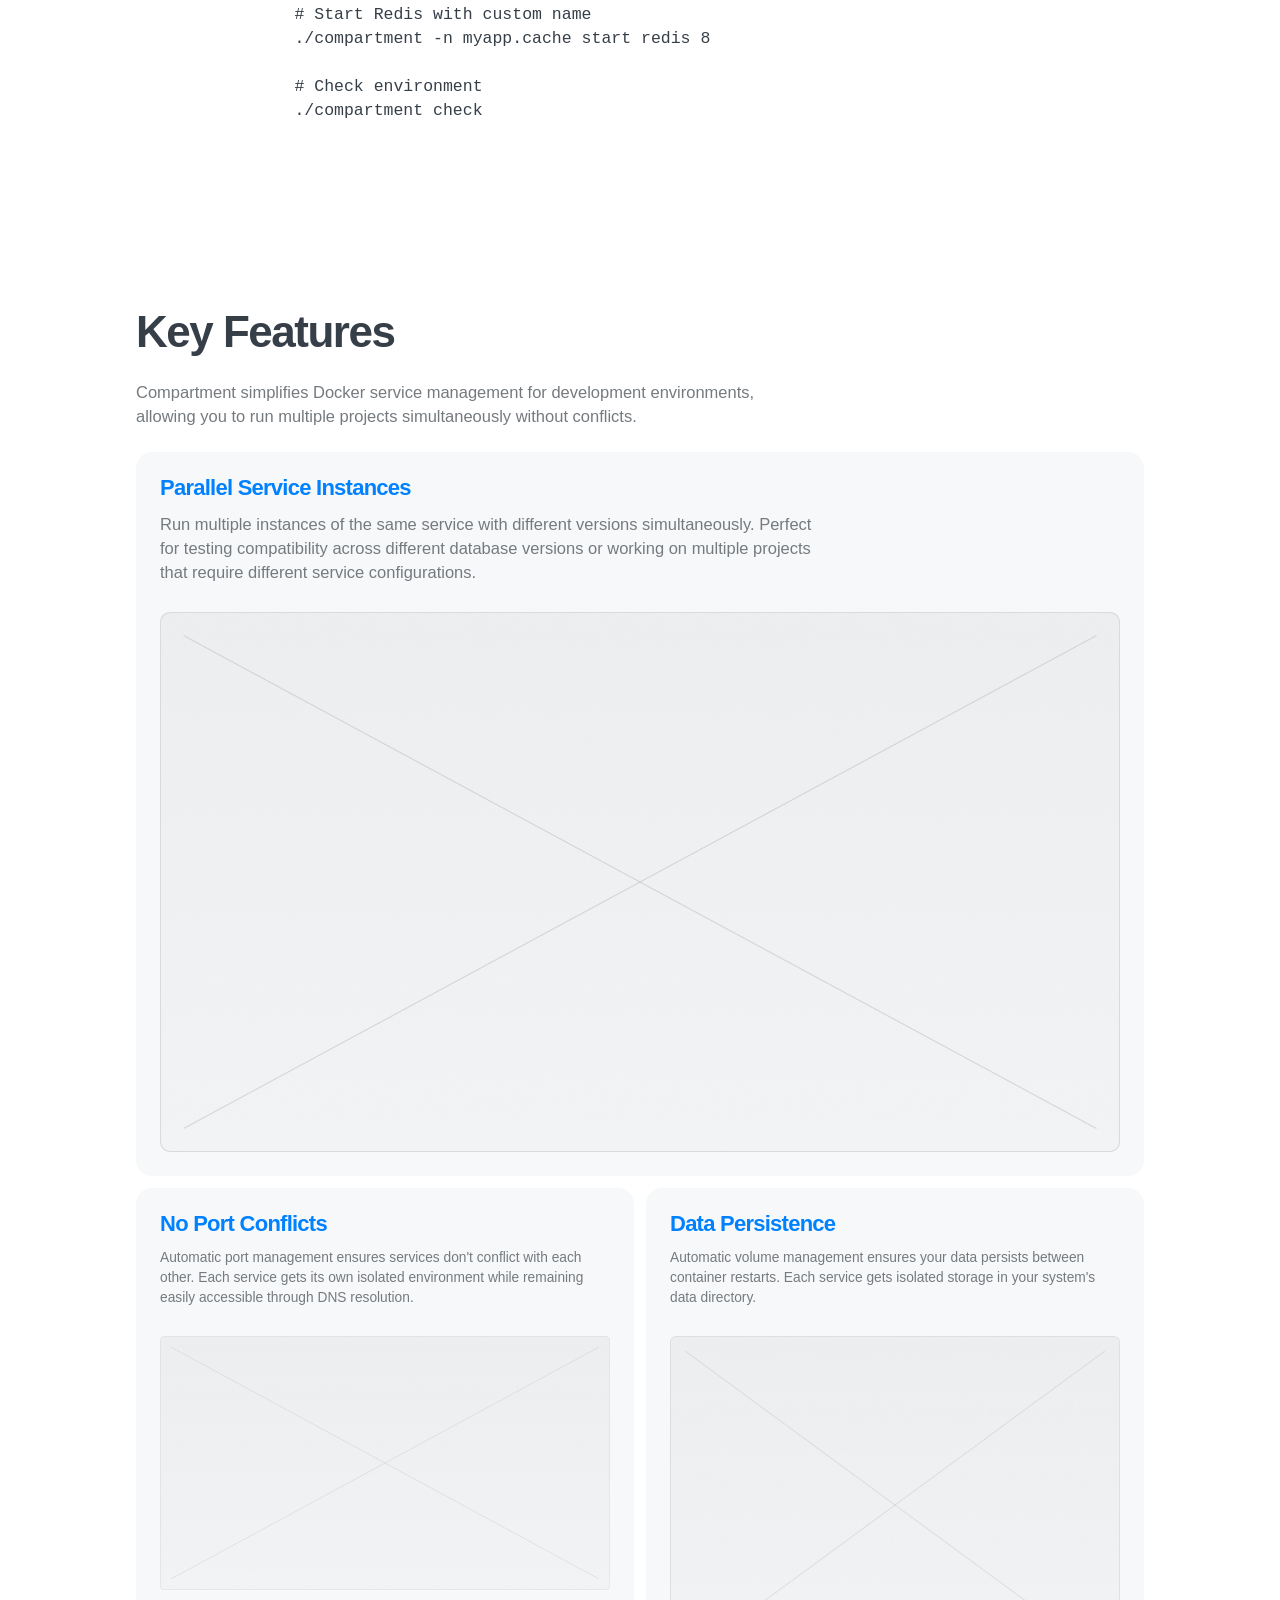
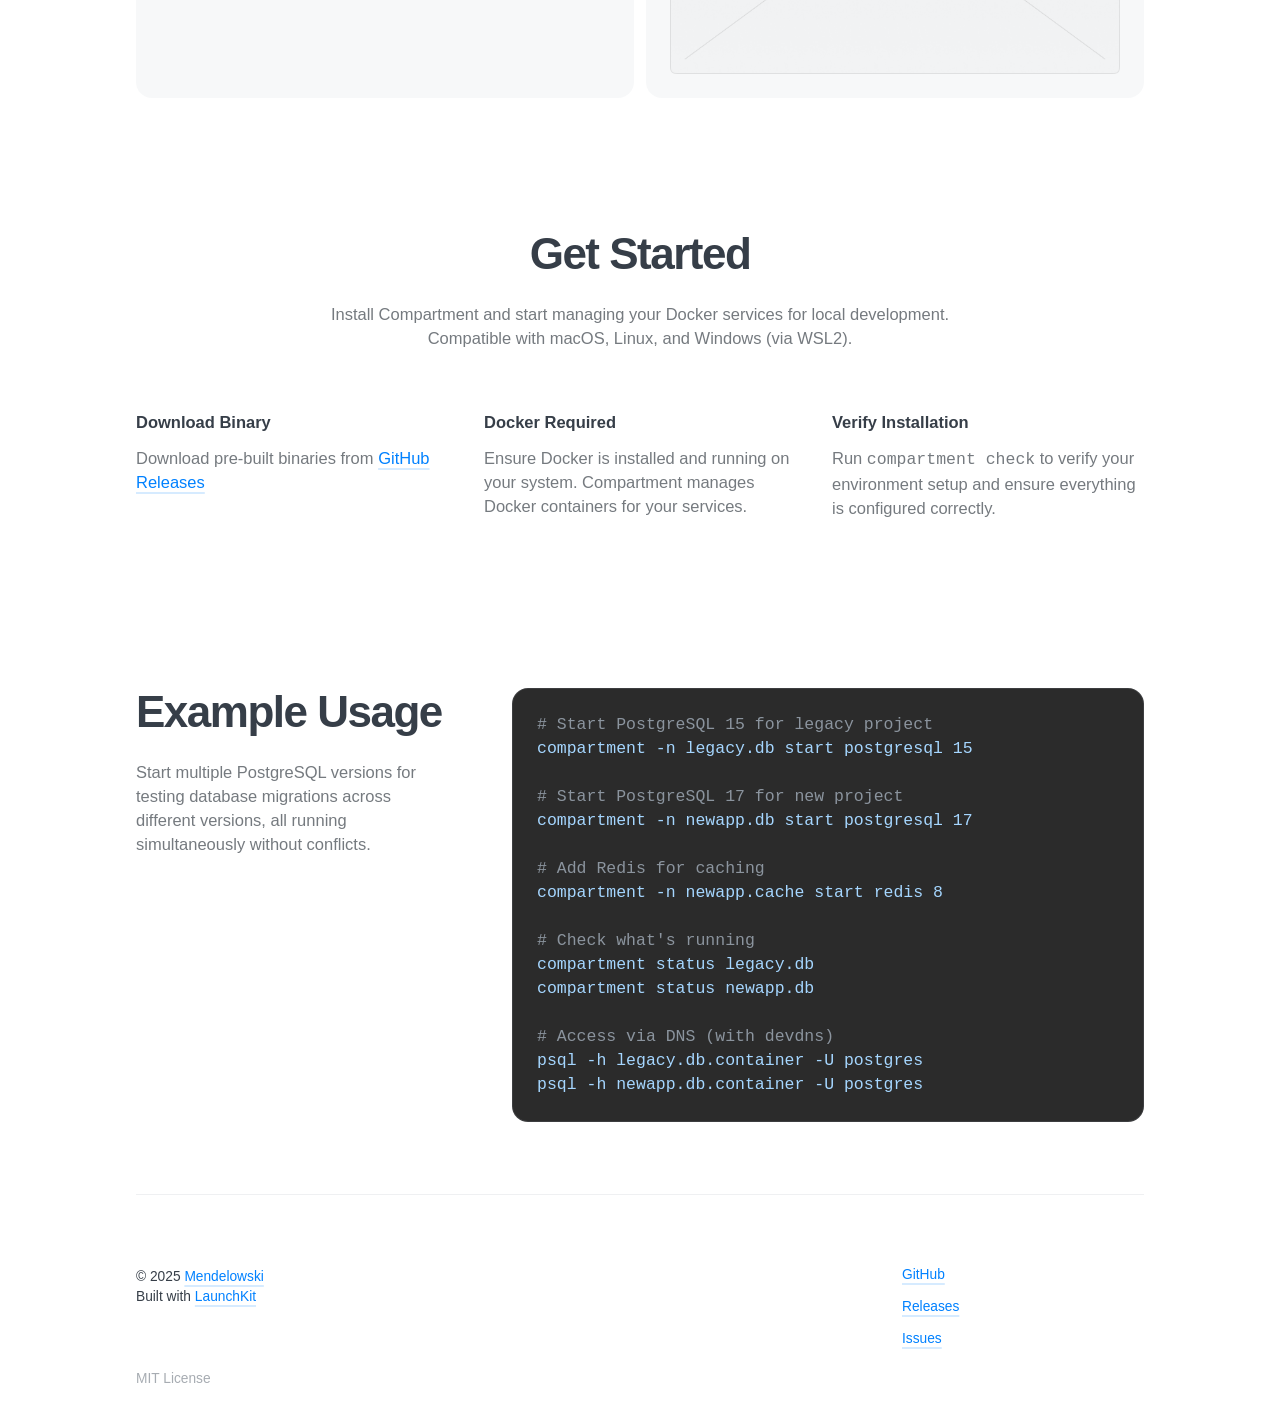
==== commit 8bd70fe2: "Update CI" ====
--- a/docs/index.html
+++ b/docs/index.html
@@ -218,8 +218,8 @@
 <span style="color:#A5D6FF">compartment status newapp.db</span>
 
 <span style="color:#8B949E"># Access via DNS (with devdns)</span>
-<span style="color:#A5D6FF">psql -h legacy.db.containers -U postgres</span>
-<span style="color:#A5D6FF">psql -h newapp.db.containers -U postgres</span></code></pre>
+<span style="color:#A5D6FF">psql -h legacy.db.container -U postgres</span>
+<span style="color:#A5D6FF">psql -h newapp.db.container -U postgres</span></code></pre>
             </div>
           </div>
         </section>
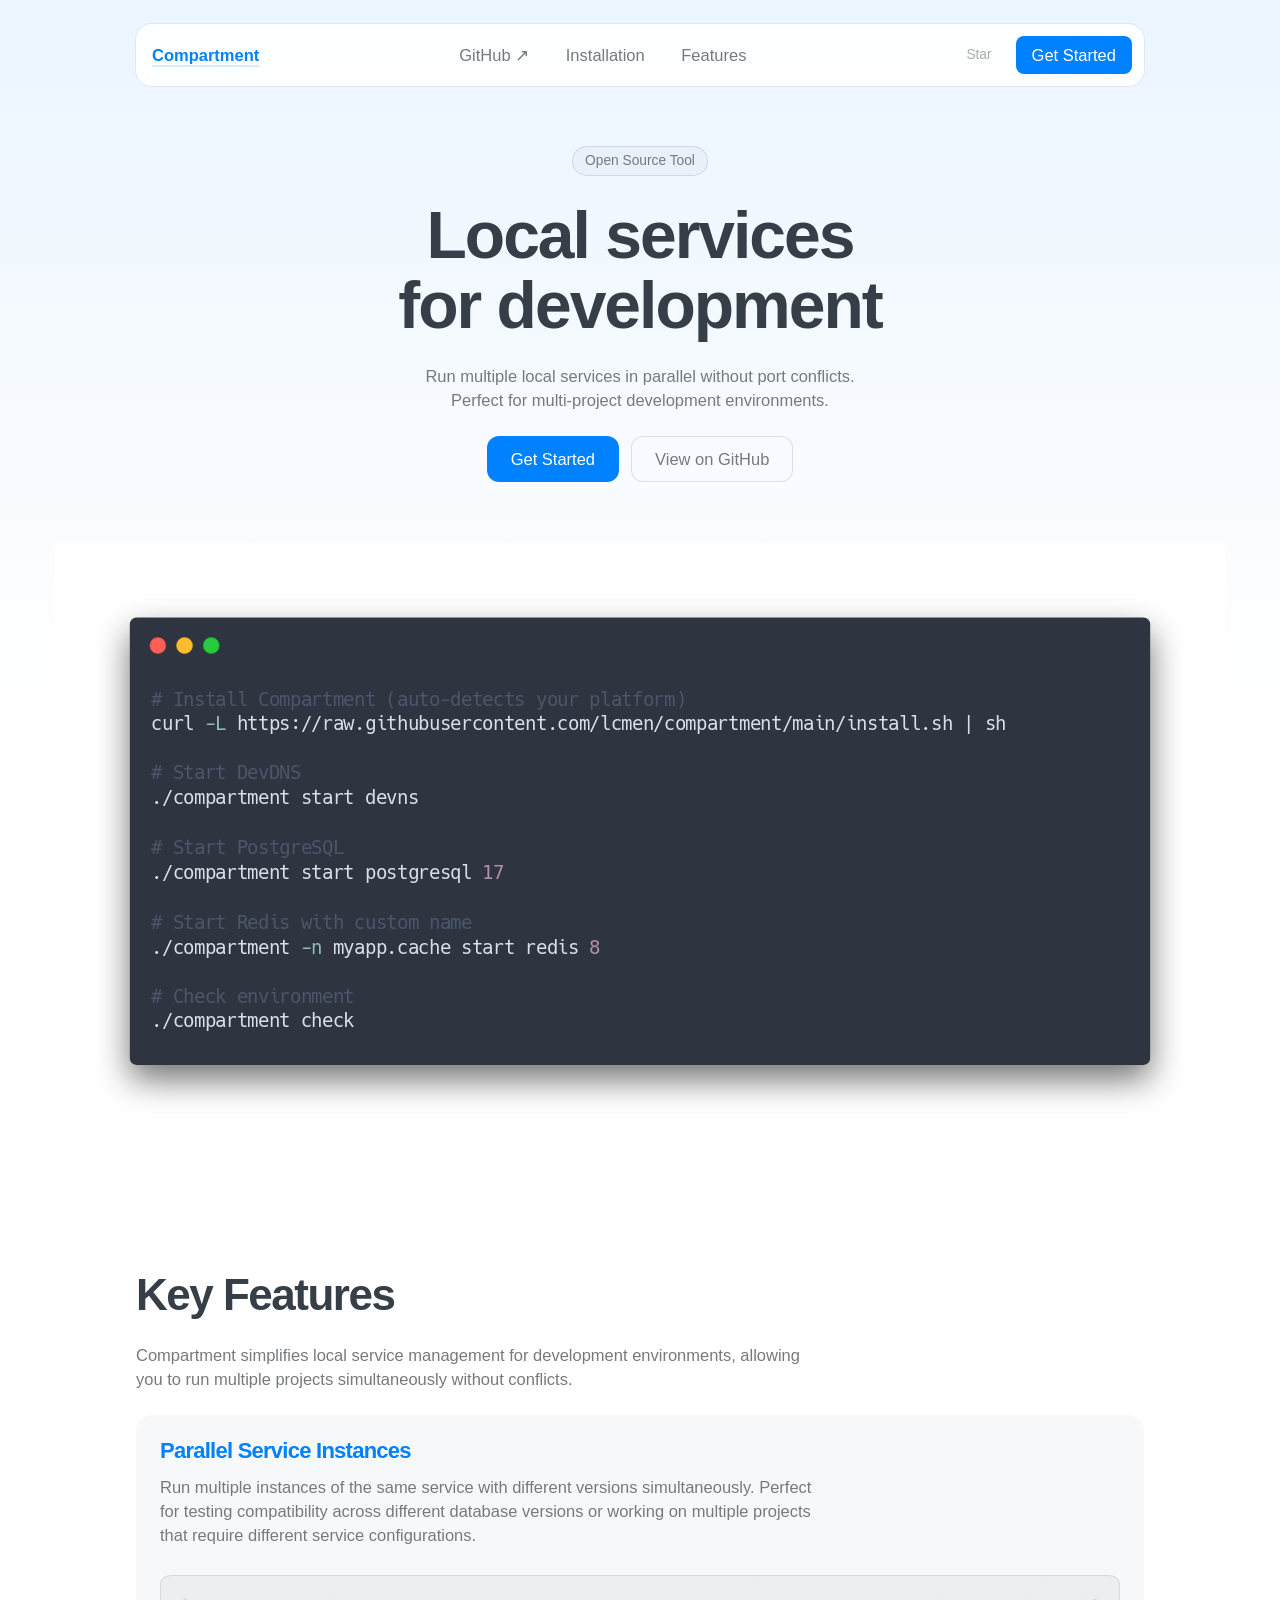
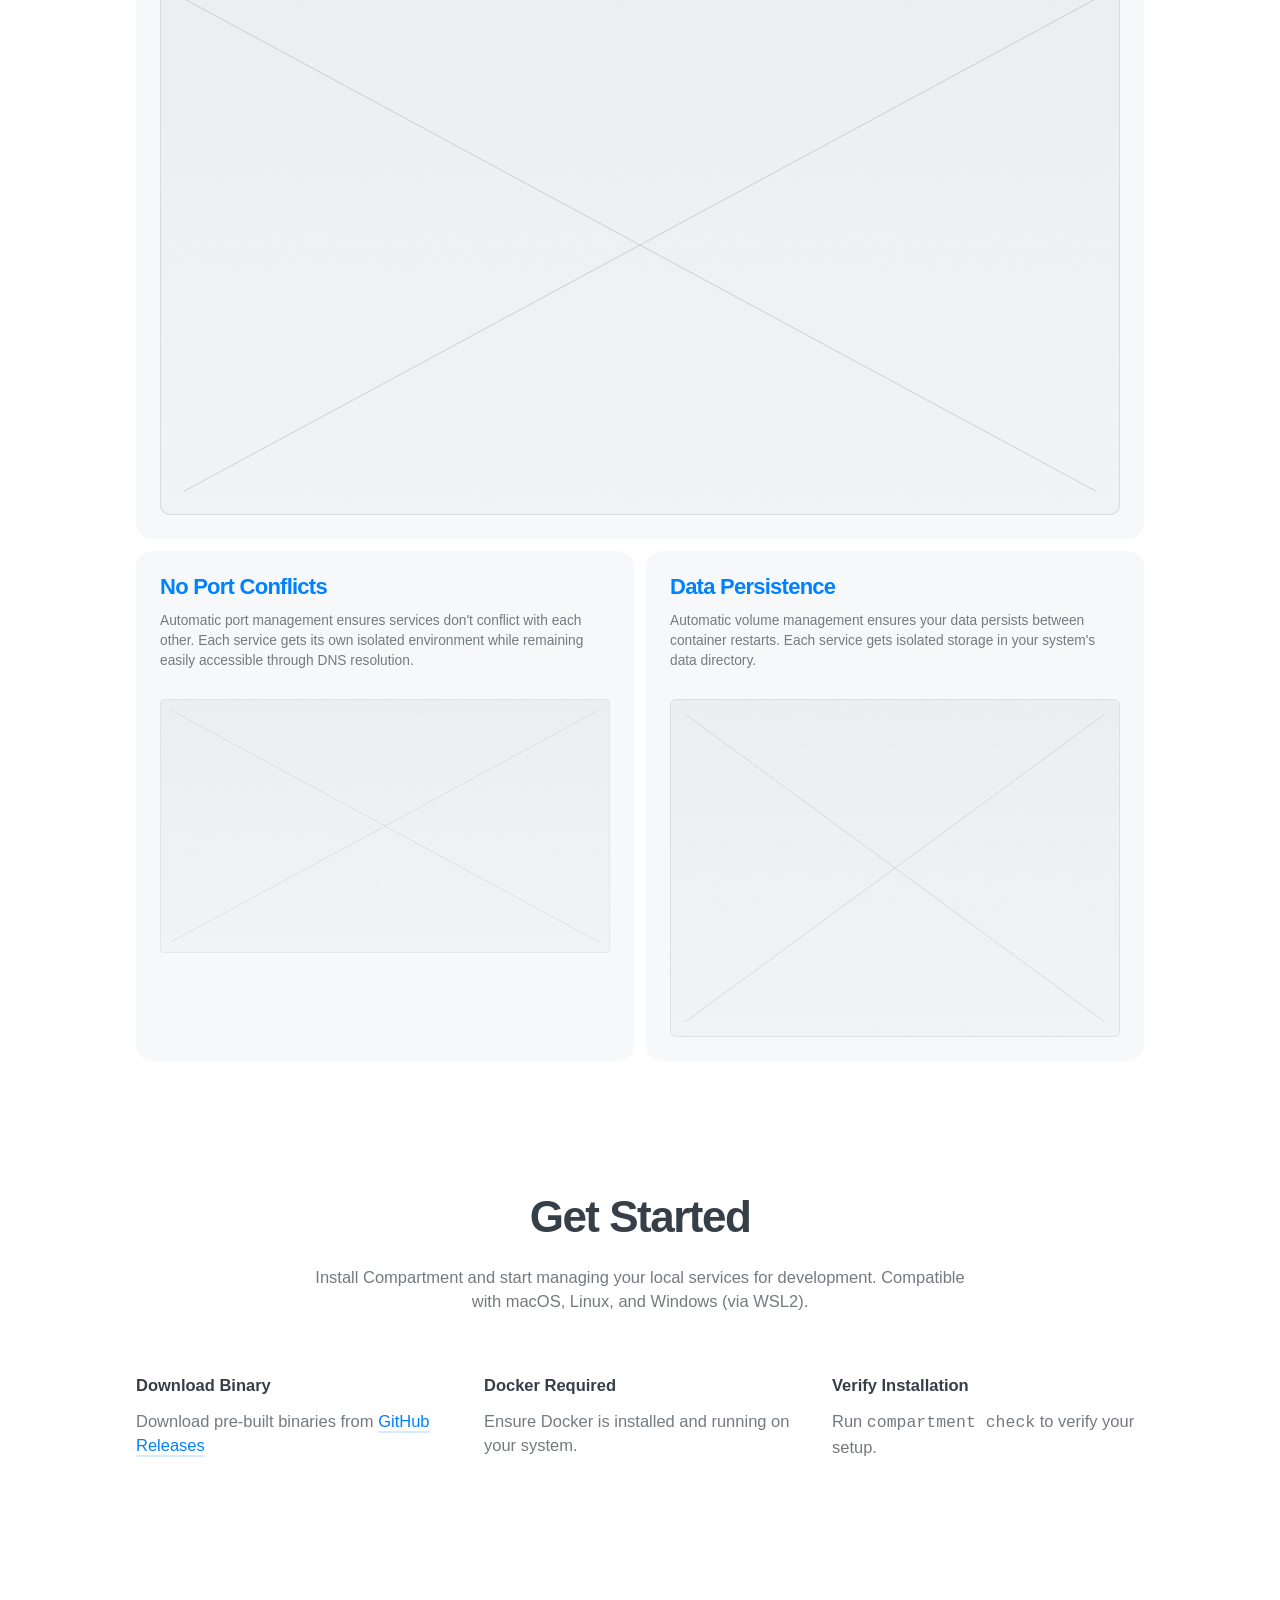
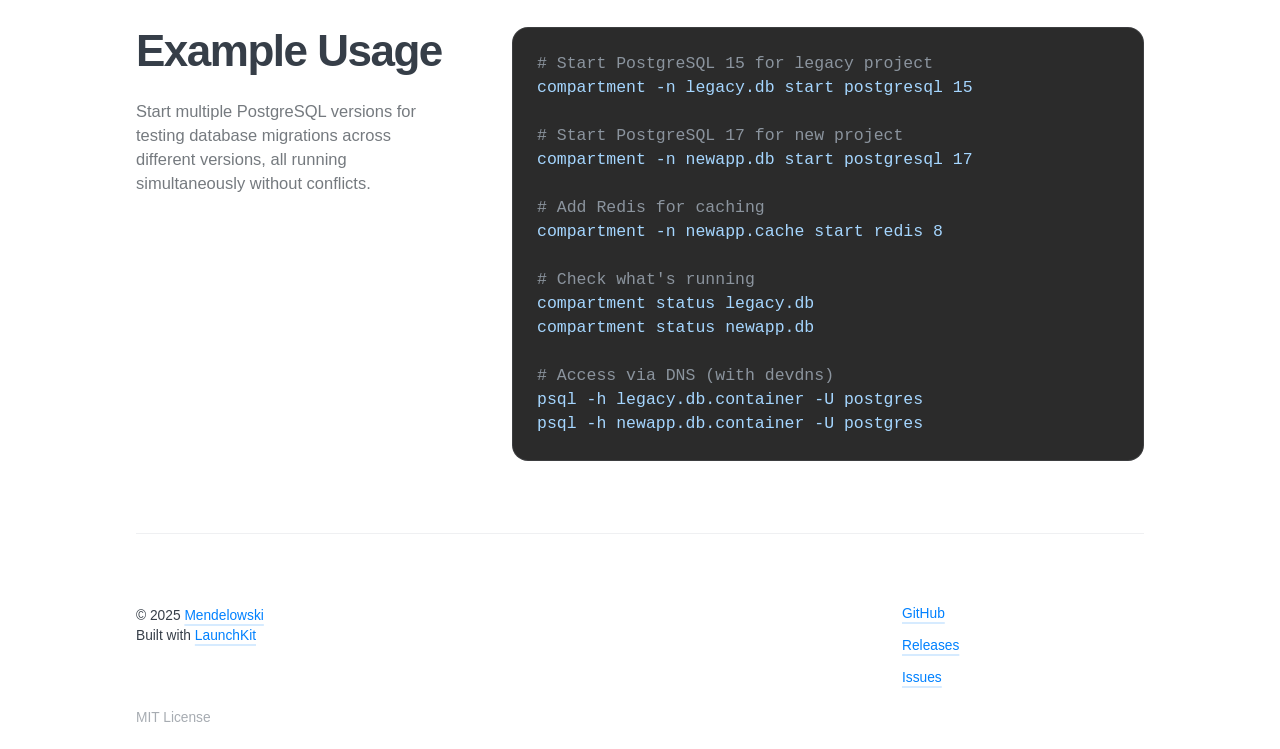
==== commit 36eb1faf: "Update docs" ====
--- a/docs/index.html
+++ b/docs/index.html
@@ -3,8 +3,8 @@
 <html lang="en" class="theme-light">
   <head>
     <meta charset="utf-8" />
-    <title>Compartment — Docker services for local development</title>
-    <meta content="Your assistant for spinning up Docker services for local development without port conflicts" name="description" />
+    <title>Compartment — Local services for development</title>
+    <meta content="Your assistant for spinning up local services for development without port conflicts" name="description" />
     <meta content="width=device-width, initial-scale=1" name="viewport" />
 
     <!-- Open Graph -->
@@ -12,14 +12,14 @@
     <meta property="og:site_name" content="Compartment" />
     <meta property="og:locale" content="en_US" />
     <meta property="og:title" content="Compartment" />
-    <meta property="og:description" content="Your assistant for spinning up Docker services for local development without port conflicts" />
+    <meta property="og:description" content="Your assistant for spinning up local services for development without port conflicts" />
     <meta property="og:url" content="https://lcmen.github.io/compartment" />
     <meta property="og:image" content="https://lcmen.github.io/compartment/social-image.png" />
     <meta property="og:image:width" content="1200" />
     <meta property="og:image:height" content="630" />
     <meta name="twitter:card" content="summary_large_image" />
     <meta name="twitter:title" content="Compartment" />
-    <meta name="twitter:description" content="Your assistant for spinning up Docker services for local development without port conflicts" />
+    <meta name="twitter:description" content="Your assistant for spinning up local services for development without port conflicts" />
     <meta name="twitter:image" content="https://lcmen.github.io/compartment/social-image.png" />
     <meta name="twitter:url" content="https://lcmen.github.io/compartment" />
 
@@ -63,46 +63,25 @@
           <div class="heading hero centered">
             <a href="https://github.com/lcmen/compartment/releases" class="eyebrow">Open Source Tool</a>
             <h1 class="balanced">
-              Docker services for local development
+              Local services for development
             </h1>
             <p class="paragraph m secondary balanced">
-              Run multiple Docker services in parallel without port conflicts. Perfect for multi-project development environments.
+              Run multiple local services in parallel without port conflicts. Perfect for multi-project development environments.
             </p>
             <div class="button-group margin-paragraph centered">
               <a href="#installation" class="button primary">Get Started</a>
               <a href="https://github.com/lcmen/compartment" class="button tertiary">View on GitHub</a>
             </div>
           </div>
-          <div class="image-wide">
-            <img src="images/placeholder-main-ui.png" width="100%" style="aspect-ratio: 2356 / 1404" alt="Main screenshot of the product" />
-          </div>
-        </section>
-        <section>
-          <div class="code-block">
-            <pre>
-              <code>
-                # Install Compartment
-                # Download latest release
-                curl -L https://github.com/lcmen/compartment/releases/latest/download/compartment-linux -o compartment
-                chmod +x compartment
-
-                # Start PostgreSQL
-                ./compartment start postgresql 17
-
-                # Start Redis with custom name
-                ./compartment -n myapp.cache start redis 8
-
-                # Check environment
-                ./compartment check
-              </code>
-            </pre>
+          <div class="image-wide" id="installation">
+            <img src="images/main-ui.svg" width="100%" alt="Main screenshot of the product" />
           </div>
         </section>
         <section>
           <div class="heading" id="features">
             <h2 class="no-top-margin">Key Features</h2>
             <p class="paragraph m secondary">
-              Compartment simplifies Docker service management for development environments,
+              Compartment simplifies local service management for development environments,
               allowing you to run multiple projects simultaneously without conflicts.
             </p>
           </div>
@@ -153,10 +132,10 @@
           </div>
         </section>
         <section>
-          <div class="heading centered" id="installation">
+          <div class="heading centered">
             <h2 class="no-top-margin">Get Started</h2>
             <p class="paragraph m secondary">
-              Install Compartment and start managing your Docker services for local development.
+              Install Compartment and start managing your local services for development.
               Compatible with macOS, Linux, and Windows (via WSL2).
             </p>
           </div>
@@ -176,7 +155,6 @@
                 <p class="paragraph m bold">Docker Required</p>
                 <p class="paragraph m secondary">
                   Ensure Docker is installed and running on your system.
-                  Compartment manages Docker containers for your services.
                 </p>
               </div>
             </div>
@@ -187,8 +165,7 @@
                   Verify Installation
                 </p>
                 <p class="paragraph m secondary">
-                  Run <code>compartment check</code> to verify your environment setup
-                  and ensure everything is configured correctly.
+                  Run <code>compartment check</code> to verify your setup.
                 </p>
               </div>
             </div>
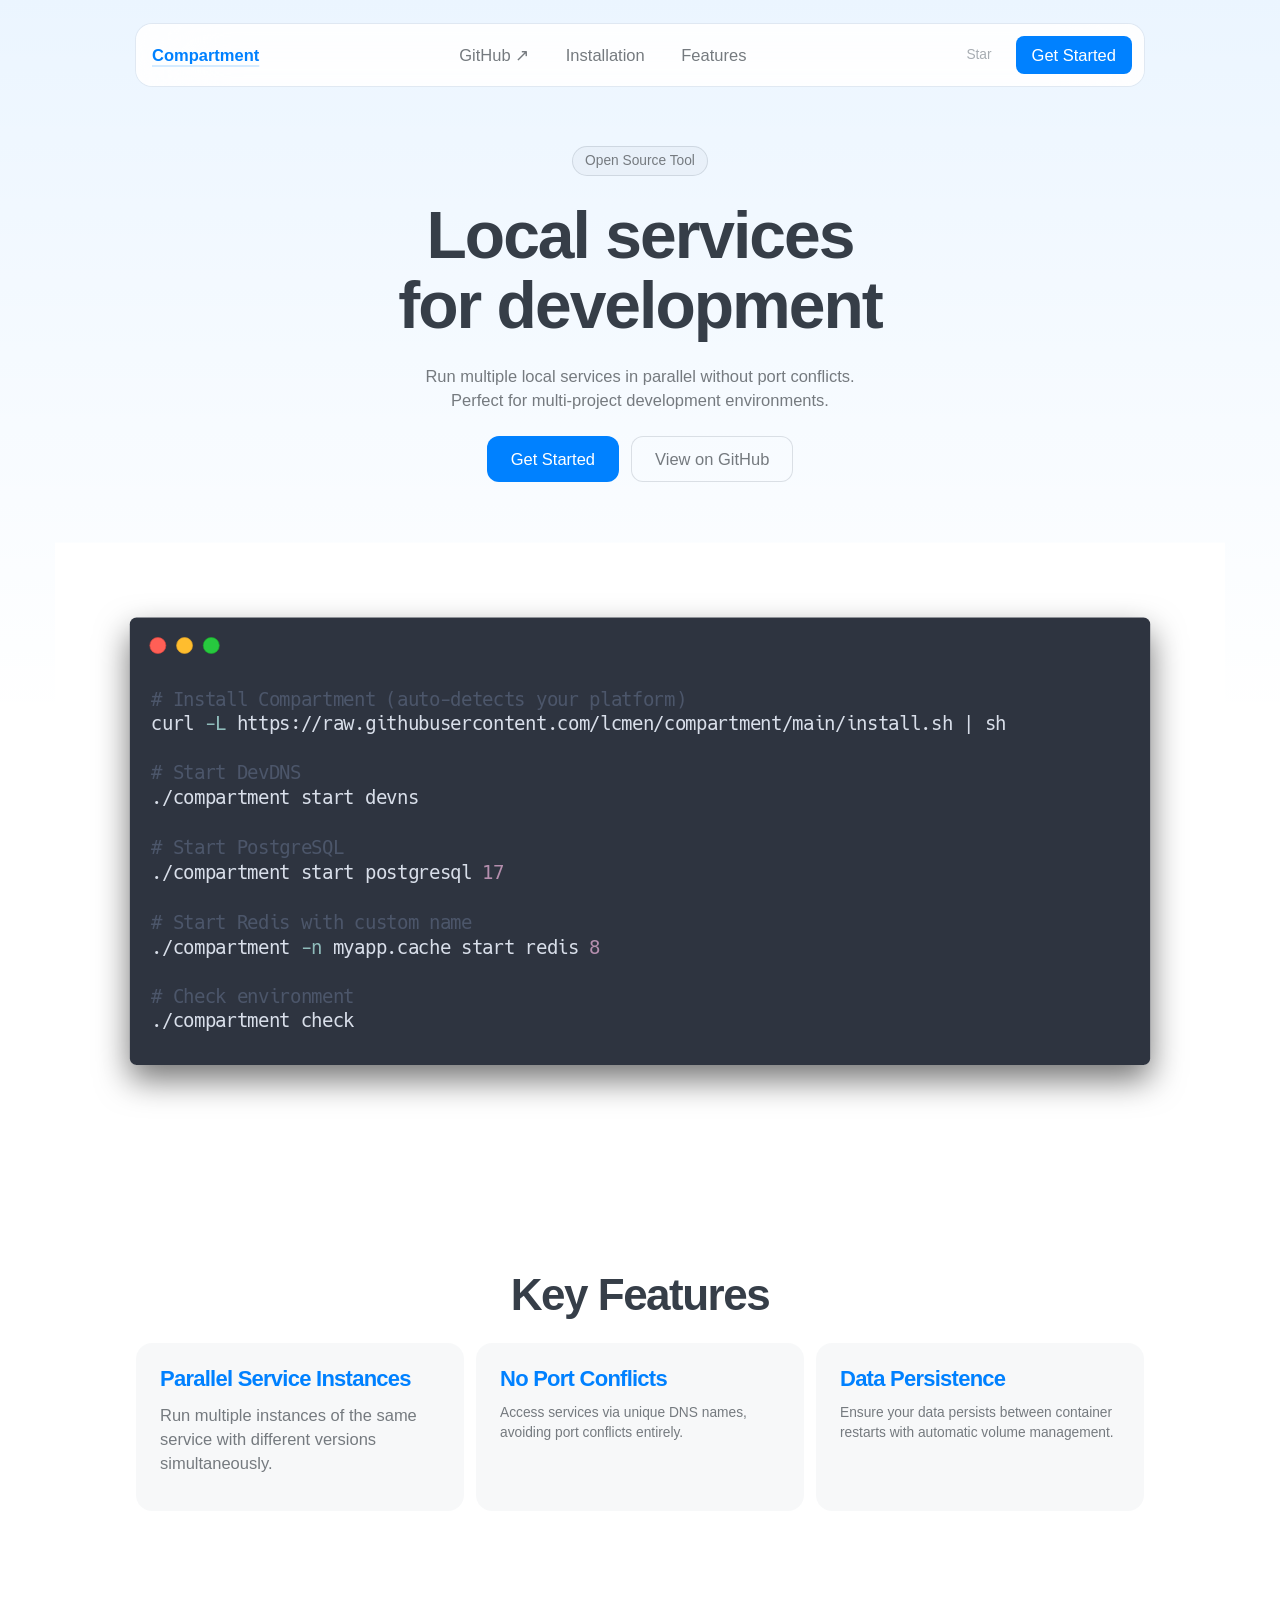
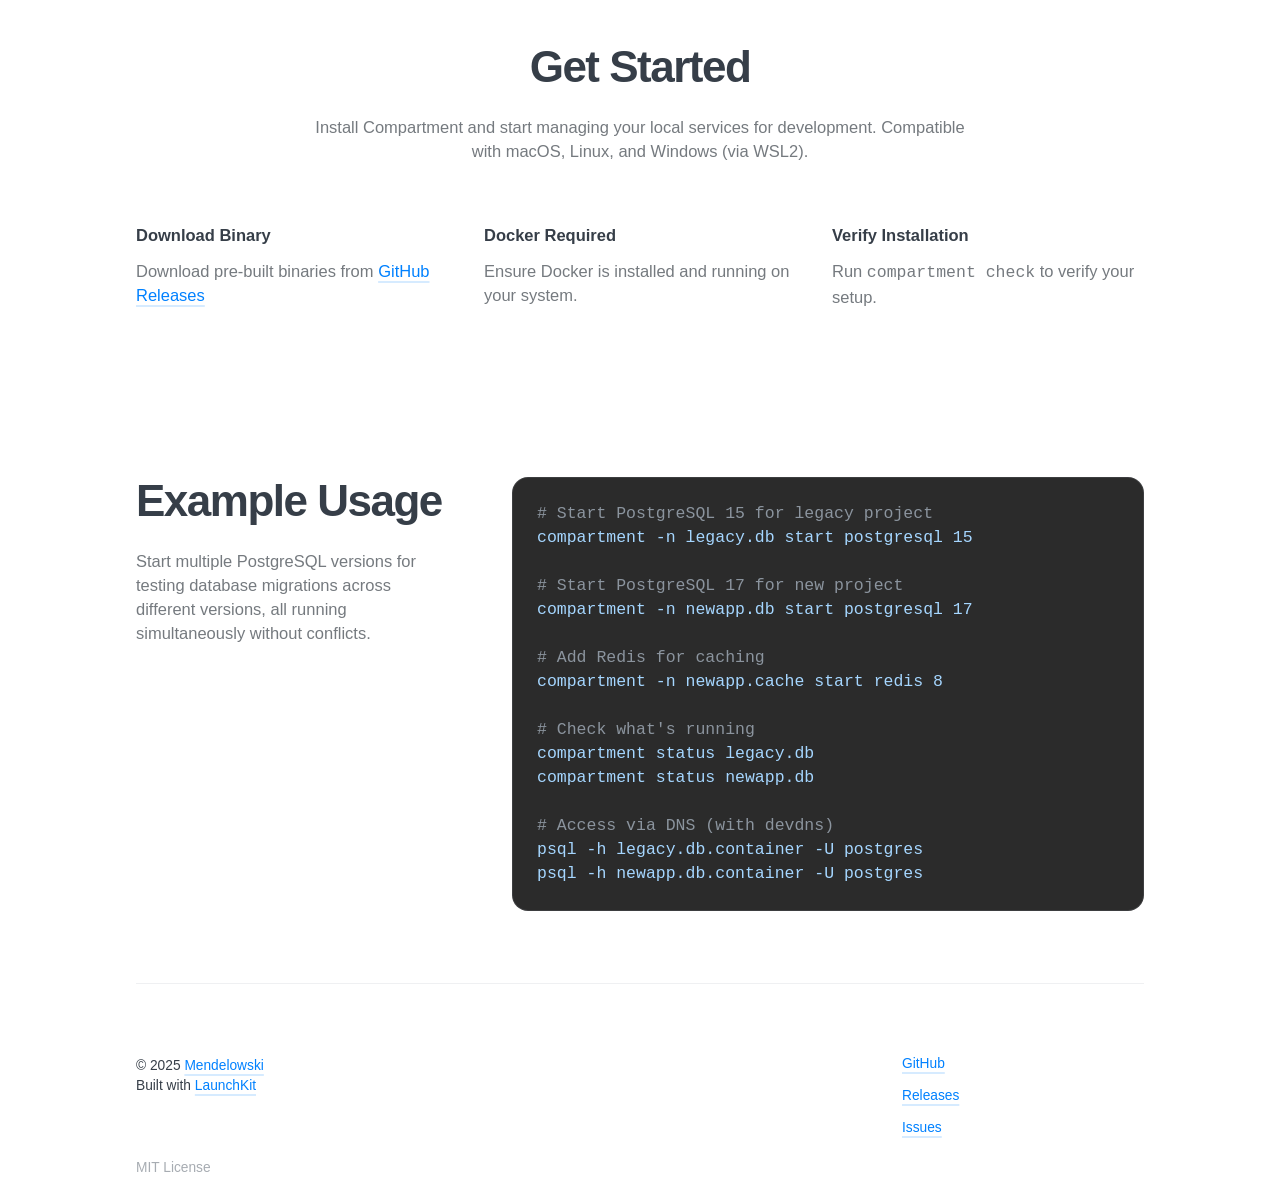
==== commit bc8fd7cc: "Update docs" ====
--- a/docs/index.html
+++ b/docs/index.html
@@ -78,14 +78,10 @@
           </div>
         </section>
         <section>
-          <div class="heading" id="features">
+          <div class="heading centered" id="features">
             <h2 class="no-top-margin">Key Features</h2>
-            <p class="paragraph m secondary">
-              Compartment simplifies local service management for development environments,
-              allowing you to run multiple projects simultaneously without conflicts.
-            </p>
-          </div>
-          <div class="grid">
+          </div>
+          <div class="grid columns-3">
             <div class="feature-card">
               <div class="feature-heading">
                 <h3 class="color-accent no-top-margin">
@@ -93,28 +89,18 @@
                 </h3>
                 <p class="paragraph m secondary">
                   Run multiple instances of the same service with different versions simultaneously.
-                  Perfect for testing compatibility across different database versions or
-                  working on multiple projects that require different service configurations.
-                </p>
-              </div>
-              <img src="images/placeholder-feature-16-9.png" loading="lazy" width="100%"
-                alt="Screenshot of a feature 16 by 9" />
-            </div>
-          </div>
-          <div class="grid columns-2">
+                </p>
+              </div>
+            </div>
             <div class="feature-card">
               <div class="feature-heading">
                 <h3 class="color-accent no-top-margin">
                   No Port Conflicts
                 </h3>
                 <p class="paragraph s secondary">
-                  Automatic port management ensures services don't conflict with each other.
-                  Each service gets its own isolated environment while remaining easily accessible
-                  through DNS resolution.
-                </p>
-              </div>
-              <img src="images/placeholder-feature-16-9.png" loading="lazy" width="100%"
-                alt="Screenshot of a feature 16 by 9" />
+                  Access services via unique DNS names, avoiding port conflicts entirely.
+                </p>
+              </div>
             </div>
             <div class="feature-card">
               <div class="feature-heading">
@@ -122,12 +108,9 @@
                   Data Persistence
                 </h3>
                 <p class="paragraph s secondary">
-                  Automatic volume management ensures your data persists between container restarts.
-                  Each service gets isolated storage in your system's data directory.
-                </p>
-              </div>
-              <img src="images/placeholder-feature-4-3.png" loading="lazy" width="100%"
-                alt="Screenshot of a feature 4 by 3" />
+                  Ensure your data persists between container restarts with automatic volume management.
+                </p>
+              </div>
             </div>
           </div>
         </section>
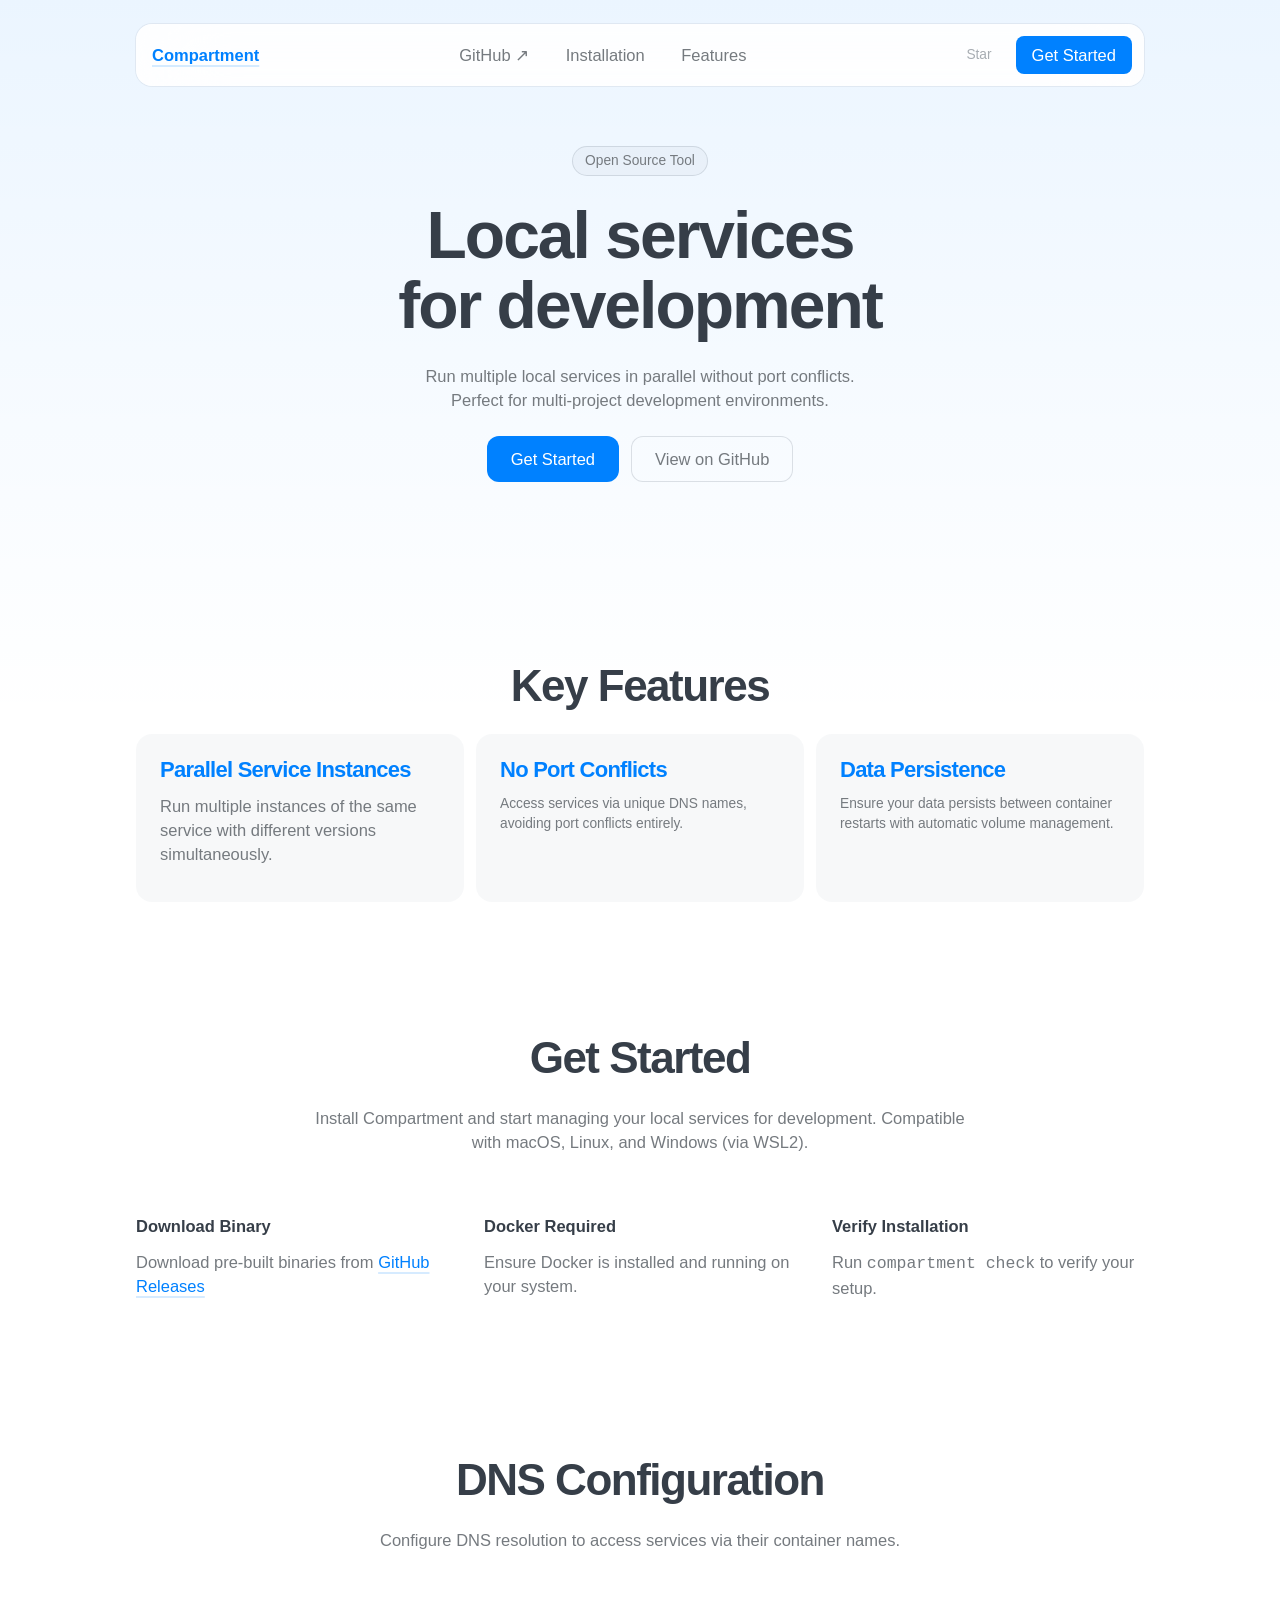
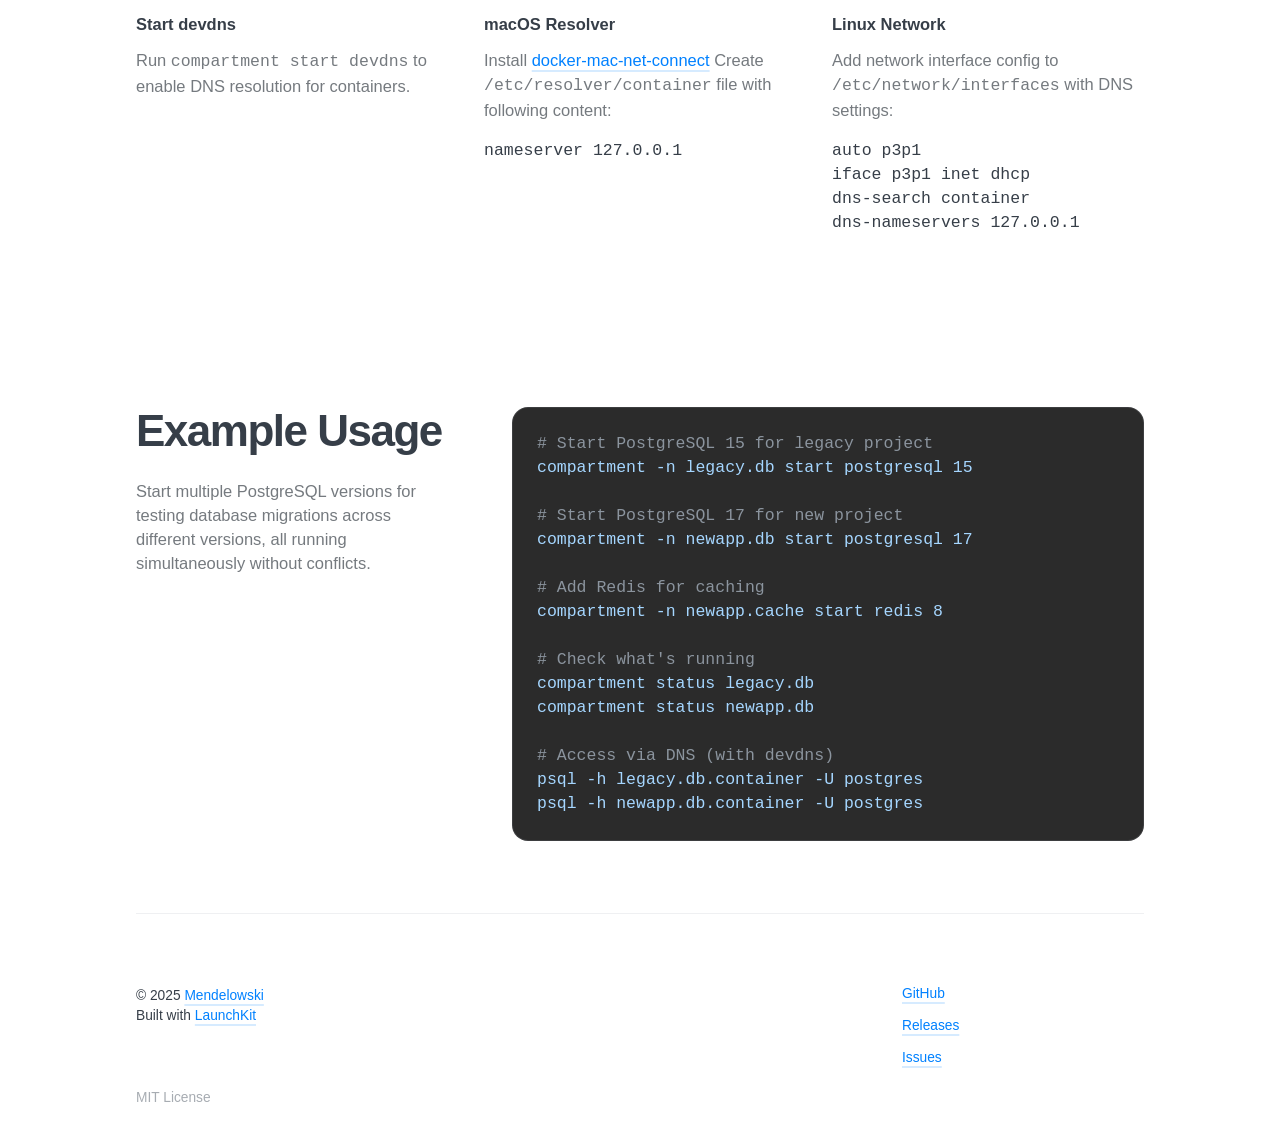
==== commit 40caf304: "Update docs" ====
--- a/docs/index.html
+++ b/docs/index.html
@@ -40,7 +40,7 @@
       <header class="nav-container">
         <a href="index.html" class="nav-brand"><strong>Compartment</strong></a>
         <nav role="navigation" class="nav-menu" data-navigation>
-          <a href="https://github.com/lcmen/compartment" class="nav-link">GitHub ↗</a>
+          <a href="https://github.com/lcmen/compartment" class="nav-link" rel="noopener noreferrer">GitHub ↗</a>
           <a href="#installation" class="nav-link">Installation</a>
           <a href="#features" class="nav-link">Features</a>
           <div class="button-group stacked margin-top-l mobile-only">
@@ -48,7 +48,7 @@
           </div>
         </nav>
         <div class="button-group">
-          <a href="https://github.com/lcmen/compartment" class="button ghost compact hide-on-mobile">
+          <a href="https://github.com/lcmen/compartment" class="button ghost compact hide-on-mobile" rel="noopener noreferrer">
             <div class="fa-brands fa-github icon l"></div>
             <div class="paragraph s tertiary">Star</div>
           </a>
@@ -61,7 +61,7 @@
       <main>
         <section>
           <div class="heading hero centered">
-            <a href="https://github.com/lcmen/compartment/releases" class="eyebrow">Open Source Tool</a>
+            <a href="https://github.com/lcmen/compartment/releases" class="eyebrow" rel="noopener noreferrer">Open Source Tool</a>
             <h1 class="balanced">
               Local services for development
             </h1>
@@ -69,12 +69,9 @@
               Run multiple local services in parallel without port conflicts. Perfect for multi-project development environments.
             </p>
             <div class="button-group margin-paragraph centered">
-              <a href="#installation" class="button primary">Get Started</a>
-              <a href="https://github.com/lcmen/compartment" class="button tertiary">View on GitHub</a>
-            </div>
-          </div>
-          <div class="image-wide" id="installation">
-            <img src="images/main-ui.svg" width="100%" alt="Main screenshot of the product" />
+              <a href="#get-started" class="button primary">Get Started</a>
+              <a href="https://github.com/lcmen/compartment" class="button tertiary" rel="noopener noreferrer">View on GitHub</a>
+            </div>
           </div>
         </section>
         <section>
@@ -115,7 +112,7 @@
           </div>
         </section>
         <section>
-          <div class="heading centered">
+          <div class="heading centered" id="installation">
             <h2 class="no-top-margin">Get Started</h2>
             <p class="paragraph m secondary">
               Install Compartment and start managing your local services for development.
@@ -128,7 +125,7 @@
               <div class="feature-heading">
                 <p class="paragraph m bold">Download Binary</p>
                 <p class="paragraph m secondary">
-                  Download pre-built binaries from <a href="https://github.com/lcmen/compartment/releases" target="_blank">GitHub Releases</a><br>
+                  Download pre-built binaries from <a href="https://github.com/lcmen/compartment/releases" target="_blank" rel="noopener noreferrer">GitHub Releases</a><br>
                 </p>
               </div>
             </div>
@@ -150,6 +147,49 @@
                 <p class="paragraph m secondary">
                   Run <code>compartment check</code> to verify your setup.
                 </p>
+              </div>
+            </div>
+          </div>
+        </section>
+        <section>
+          <div class="heading centered">
+            <h2 class="no-top-margin">DNS Configuration</h2>
+            <p class="paragraph m secondary">
+              Configure DNS resolution to access services via their container names.
+            </p>
+          </div>
+          <div class="cards-with-icons-container">
+            <div class="card-with-icon horizontal">
+              <div class="fa-solid fa-network-wired icon xl color-accent"></div>
+              <div class="feature-heading">
+                <p class="paragraph m bold">Start devdns</p>
+                <p class="paragraph m secondary">
+                  Run <code>compartment start devdns</code> to enable DNS resolution for containers.
+                </p>
+              </div>
+            </div>
+            <div class="card-with-icon horizontal">
+              <div class="fa-brands fa-apple icon xl color-accent"></div>
+              <div class="feature-heading">
+                <p class="paragraph m bold">macOS Resolver</p>
+                <p class="paragraph m secondary">
+                  Install <a href="https://github.com/chipmk/docker-mac-net-connect" target="_blank" rel="noopener noreferrer">docker-mac-net-connect</a>
+                  Create <code>/etc/resolver/container</code> file with following content:
+                </p>
+                <pre><code>nameserver 127.0.0.1</code></pre>
+              </div>
+            </div>
+            <div class="card-with-icon horizontal">
+              <div class="fa-brands fa-linux icon xl color-accent"></div>
+              <div class="feature-heading">
+                <p class="paragraph m bold">Linux Network</p>
+                <p class="paragraph m secondary">
+                  Add network interface config to <code>/etc/network/interfaces</code> with DNS settings:
+                </p>
+                <pre><code>auto p3p1
+iface p3p1 inet dhcp
+dns-search container
+dns-nameservers 127.0.0.1</pre></code>
               </div>
             </div>
           </div>
@@ -188,23 +228,23 @@
         <div class="footer-menu">
           <div>
             <p class="paragraph s">
-              © 2025 <a href="https://www.mendelowski.com" ref="noopener" target="_blank">Mendelowski</a>
+              © 2025 <a href="https://www.mendelowski.com" rel="noopener noreferrer" target="_blank">Mendelowski</a>
               <br />
               Built with
-              <a href="https://launchkit.evilmartians.io" ref="noopener" target="_blank">LaunchKit</a>
+              <a href="https://launchkit.evilmartians.io" rel="noopener noreferrer" target="_blank">LaunchKit</a>
             </p>
           </div>
           <div>
             <div class="link-list">
-              <a href="https://github.com/lcmen/compartment" class="icon-link ui s" target="_blank">
+              <a href="https://github.com/lcmen/compartment" class="icon-link ui s" target="_blank" rel="noopener noreferrer">
                 <div class="fa-brands fa-github icon m color-accent"></div>
                 <div class="pseudo-link">GitHub</div>
               </a>
-              <a href="https://github.com/lcmen/compartment/releases" class="icon-link ui s" target="_blank">
+              <a href="https://github.com/lcmen/compartment/releases" class="icon-link ui s" target="_blank" rel="noopener noreferrer">
                 <div class="fa-solid fa-tag icon m color-accent"></div>
                 <div class="pseudo-link">Releases</div>
               </a>
-              <a href="https://github.com/lcmen/compartment/issues" class="icon-link ui s" target="_blank">
+              <a href="https://github.com/lcmen/compartment/issues" class="icon-link ui s" target="_blank" rel="noopener noreferrer">
                 <div class="fa-solid fa-bug icon m color-accent"></div>
                 <div class="pseudo-link">Issues</div>
               </a>
@@ -212,7 +252,7 @@
           </div>
         </div>
         <div class="link-list-horizontal">
-          <a href="https://github.com/lcmen/compartment/blob/main/LICENSE" class="ui s tertiary">MIT License</a>
+          <a href="https://github.com/lcmen/compartment/blob/main/LICENSE" class="ui s tertiary" rel="noopener noreferrer">MIT License</a>
         </div>
       </footer>
     </div>
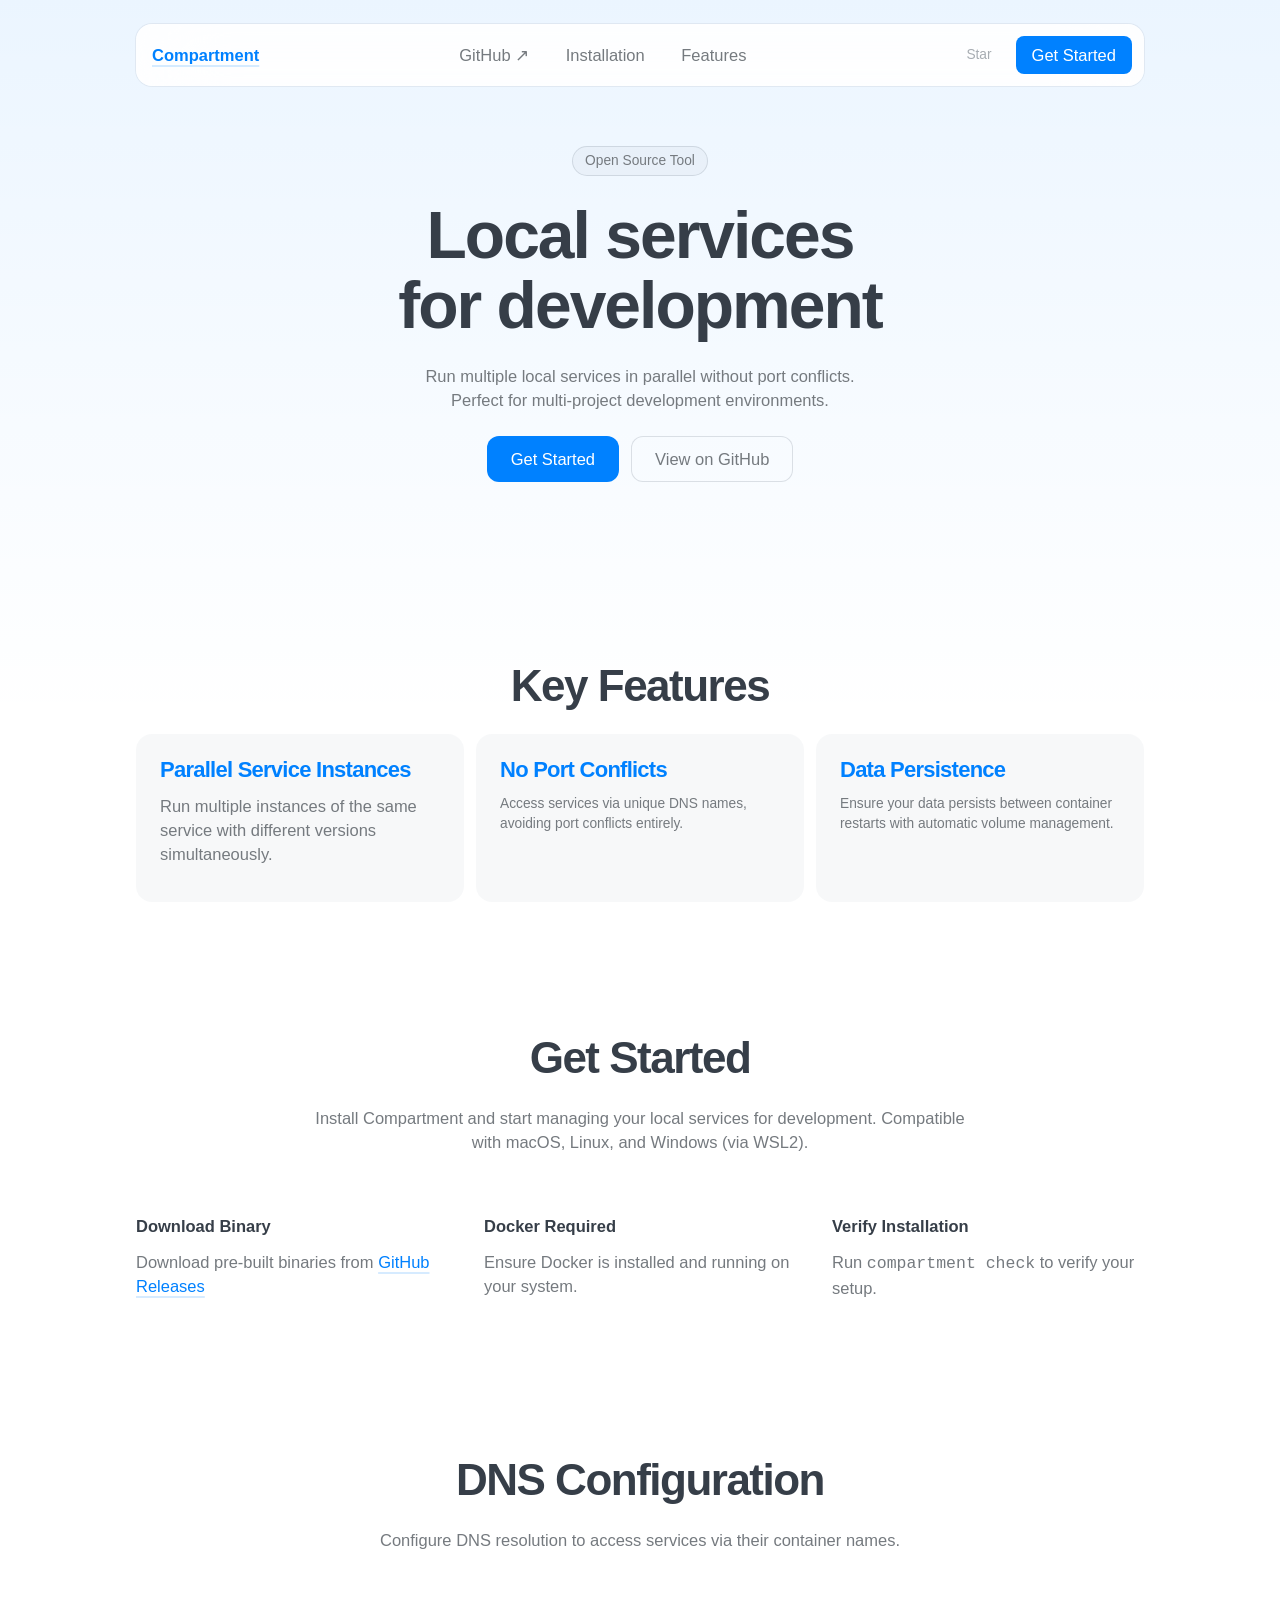
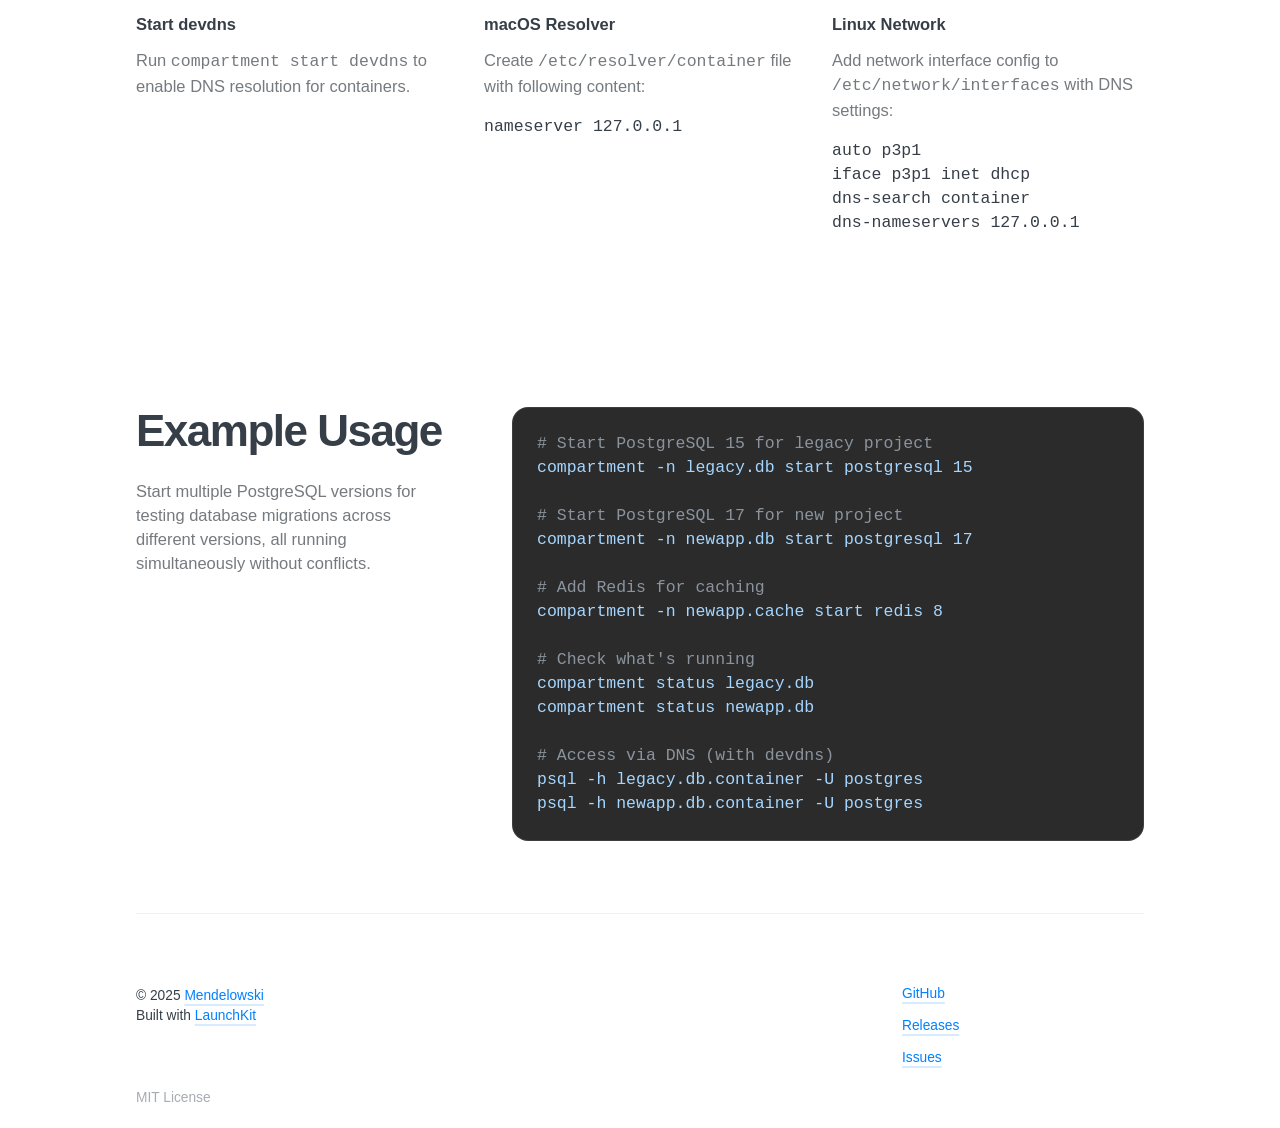
==== commit eac14bcb: "Update docs" ====
--- a/docs/index.html
+++ b/docs/index.html
@@ -173,7 +173,6 @@
               <div class="feature-heading">
                 <p class="paragraph m bold">macOS Resolver</p>
                 <p class="paragraph m secondary">
-                  Install <a href="https://github.com/chipmk/docker-mac-net-connect" target="_blank" rel="noopener noreferrer">docker-mac-net-connect</a>
                   Create <code>/etc/resolver/container</code> file with following content:
                 </p>
                 <pre><code>nameserver 127.0.0.1</code></pre>
